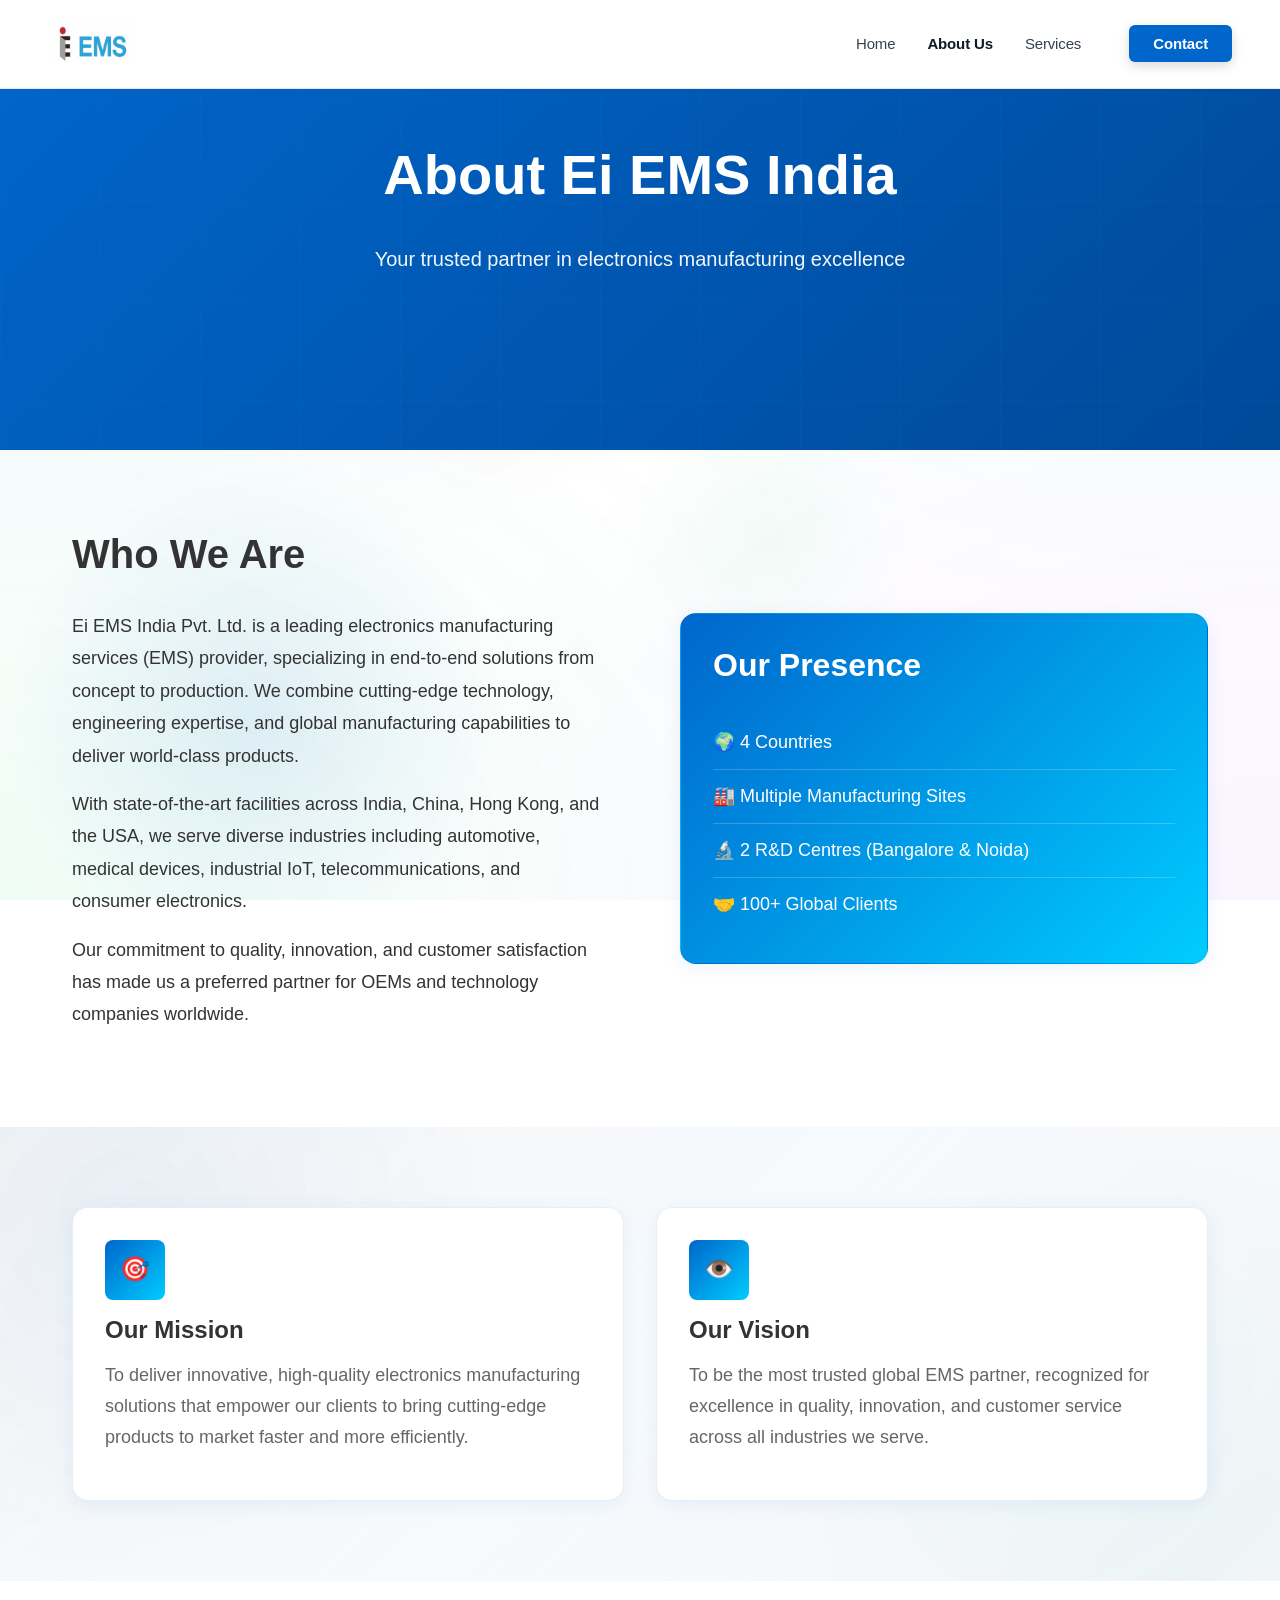
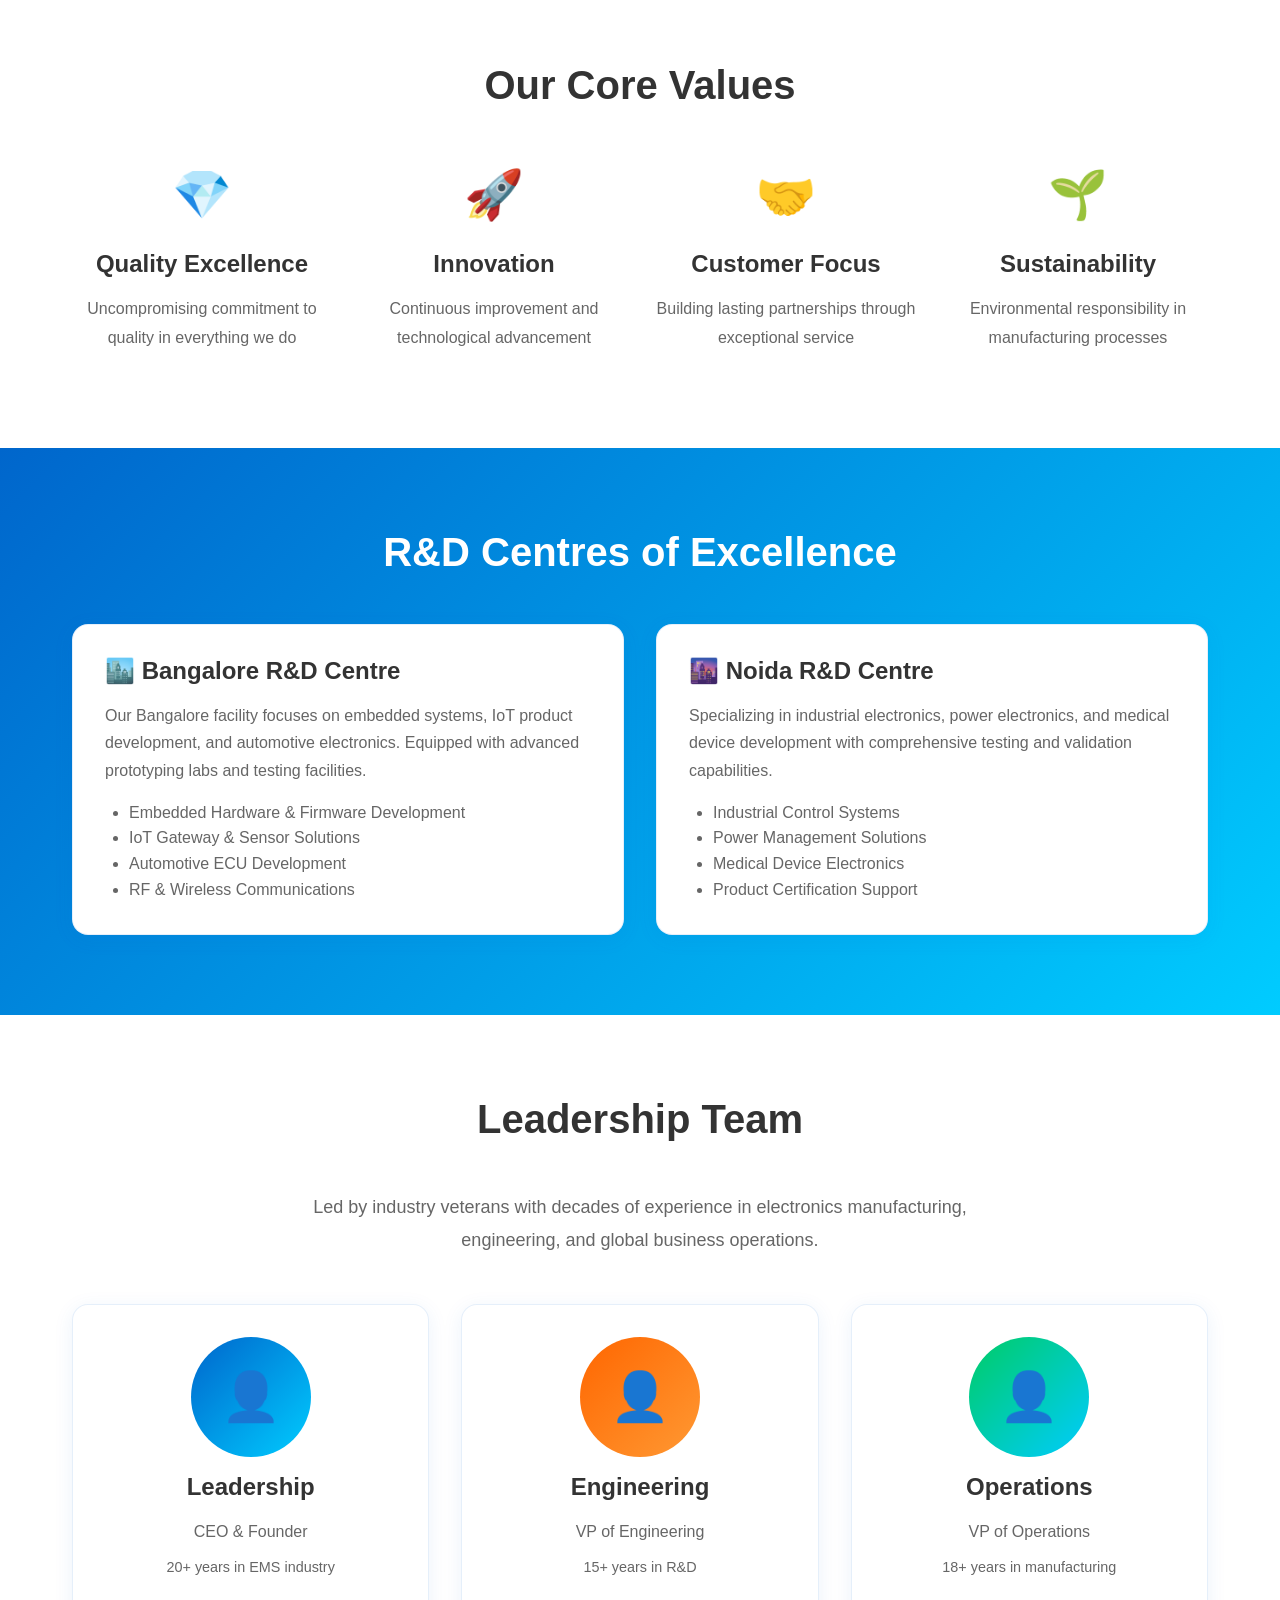
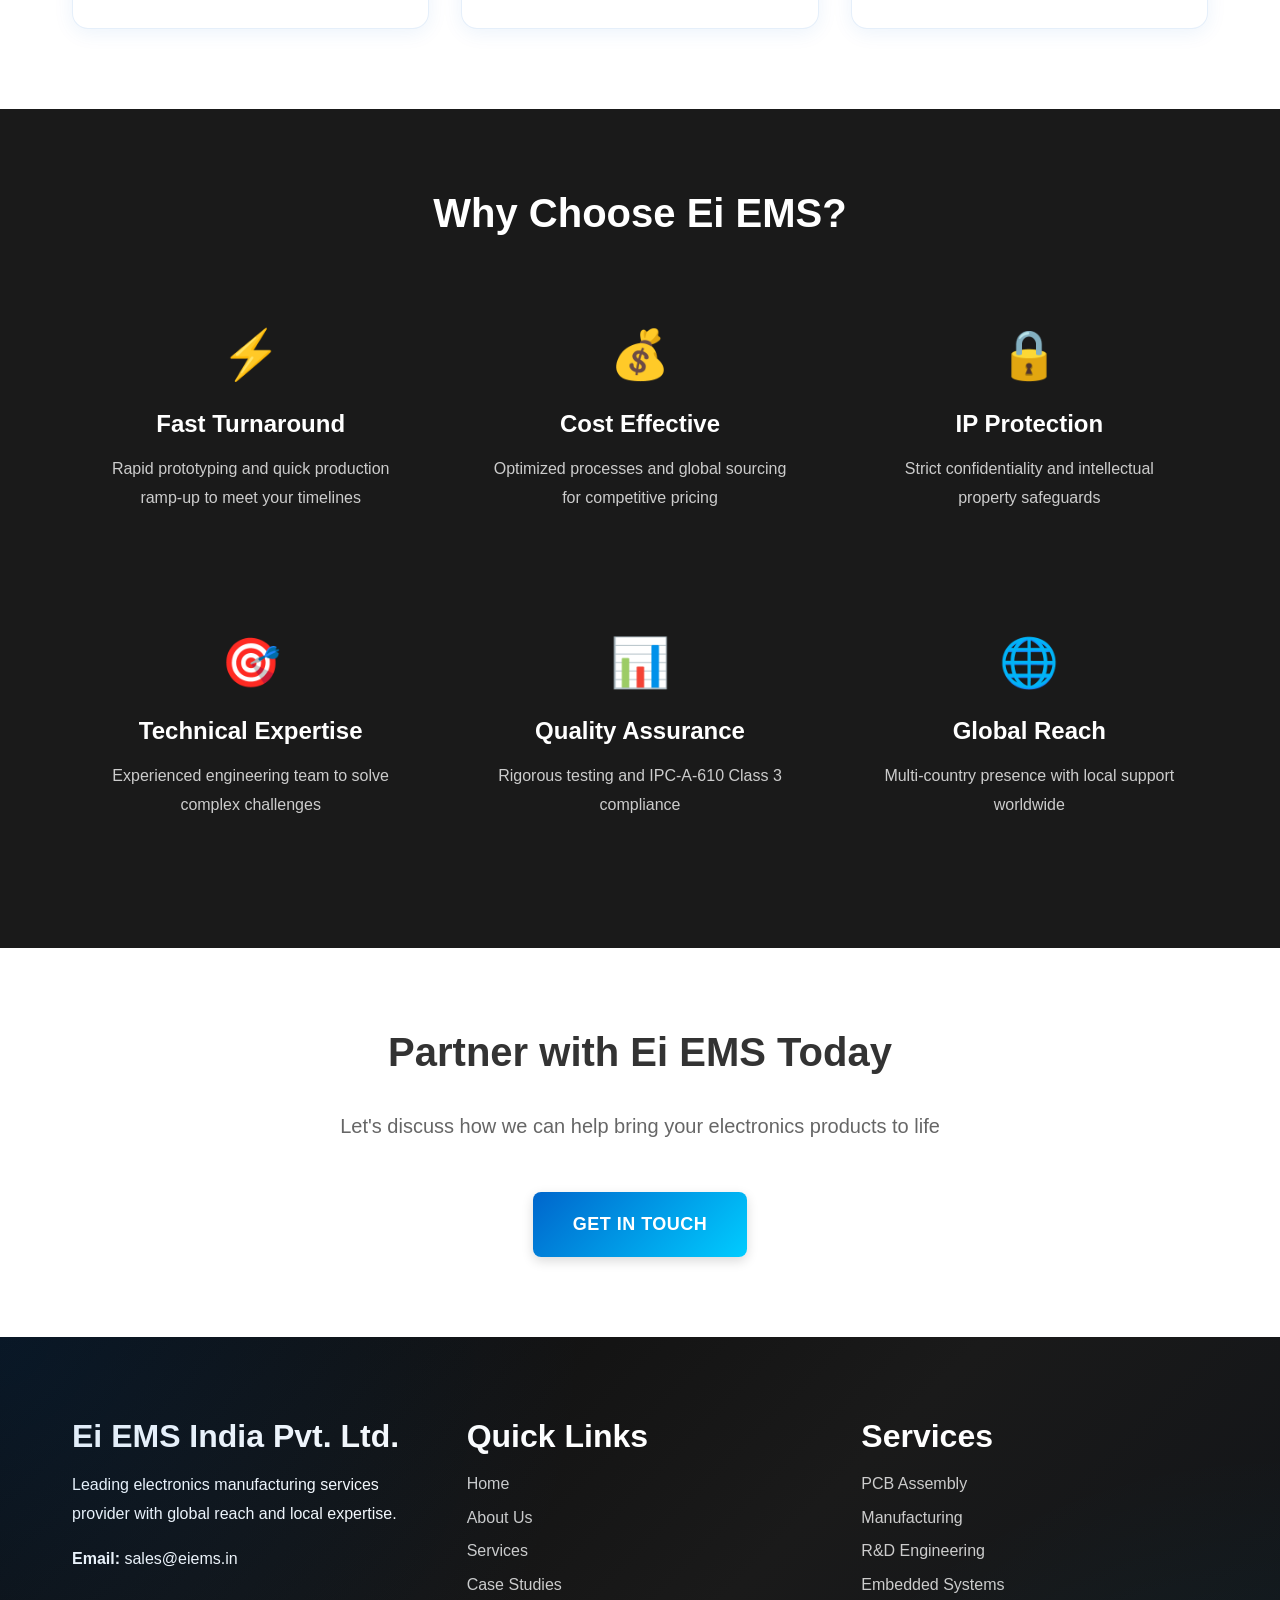
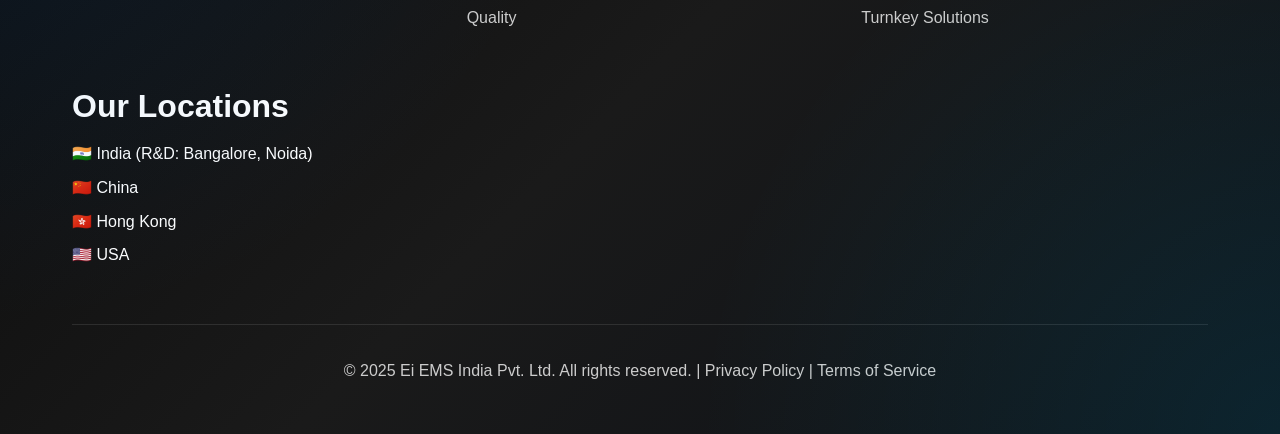
==== about.html @ 4aac4542 "code" ====
<!DOCTYPE html>
<html lang="en">
<head>
    <meta charset="UTF-8">
    <meta name="viewport" content="width=device-width, initial-scale=1.0">
    <meta name="description" content="About Ei EMS India - Leading electronics manufacturing company with R&D centres in Bangalore and Noida, serving global markets.">
    <title>About Us | Ei EMS India Pvt. Ltd.</title>
    <link rel="stylesheet" href="assets/css/style.css">

    <!-- Favicon & Icons -->
    <link rel="icon" type="image/png" sizes="32x32" href="assets/images/favicon-32.png">
    <link rel="icon" type="image/png" sizes="16x16" href="assets/images/favicon-16.png">
    <link rel="apple-touch-icon" sizes="180x180" href="assets/images/apple-touch-icon.png">

    <!-- Open Graph Meta Tags -->
    <meta property="og:title" content="About Us | Ei EMS India Pvt. Ltd.">
    <meta property="og:description" content="Leading electronics manufacturing company with R&D centres in Bangalore and Noida, serving global markets.">
    <meta property="og:image" content="assets/images/icon-512.png">
    <meta property="og:url" content="https://eiems.in/about.html">
    <meta property="og:type" content="website">
</head>
<body>

    <!-- Navigation -->
    <nav class="navbar" id="navbar">
        <div class="navbar-container">
            <a href="index.html" class="logo">
                <img src="assets/images/Logo.jpeg" alt="iEMS India">
            </a>
            <div class="mobile-menu-toggle" id="mobileMenuToggle">
                <span></span>
                <span></span>
                <span></span>
            </div>
            <ul class="nav-menu" id="navMenu">
                <li><a href="index.html" class="nav-link">Home</a></li>
                <li><a href="about.html" class="nav-link active">About Us</a></li>
                <li><a href="services.html" class="nav-link">Services</a></li>
                <li><a href="contact.html" class="nav-link btn-primary">Contact</a></li>
            </ul>
        </div>
    </nav>

    <!-- Page Header -->
    <section class="hero" style="min-height: 50vh;">
        <div class="container">
            <div class="hero-content text-center">
                <h1>About Ei EMS India</h1>
                <p>Your trusted partner in electronics manufacturing excellence</p>
            </div>
        </div>
    </section>

    <!-- Company Profile -->
    <section>
        <div class="container">
            <div class="grid grid-2" style="gap: var(--spacing-xl); align-items: center;">
                <div>
                    <h2 class="mb-md">Who We Are</h2>
                    <p style="font-size: 1.125rem; line-height: 1.8; margin-bottom: var(--spacing-sm);">
                        Ei EMS India Pvt. Ltd. is a leading electronics manufacturing services (EMS) provider, specializing in end-to-end solutions from concept to production. We combine cutting-edge technology, engineering expertise, and global manufacturing capabilities to deliver world-class products.
                    </p>
                    <p style="font-size: 1.125rem; line-height: 1.8; margin-bottom: var(--spacing-sm);">
                        With state-of-the-art facilities across India, China, Hong Kong, and the USA, we serve diverse industries including automotive, medical devices, industrial IoT, telecommunications, and consumer electronics.
                    </p>
                    <p style="font-size: 1.125rem; line-height: 1.8;">
                        Our commitment to quality, innovation, and customer satisfaction has made us a preferred partner for OEMs and technology companies worldwide.
                    </p>
                </div>
                <div>
                    <div class="card" style="background: var(--gradient-primary); color: var(--white);">
                        <h3 style="color: var(--white); margin-bottom: var(--spacing-md);">Our Presence</h3>
                        <ul style="list-style: none; padding: 0; font-size: 1.125rem;">
                            <li style="padding: 0.75rem 0; border-bottom: 1px solid rgba(255,255,255,0.2);">🌍 4 Countries</li>
                            <li style="padding: 0.75rem 0; border-bottom: 1px solid rgba(255,255,255,0.2);">🏭 Multiple Manufacturing Sites</li>
                            <li style="padding: 0.75rem 0; border-bottom: 1px solid rgba(255,255,255,0.2);">🔬 2 R&D Centres (Bangalore & Noida)</li>
                            <li style="padding: 0.75rem 0;">🤝 100+ Global Clients</li>
                        </ul>
                    </div>
                </div>
            </div>
        </div>
    </section>

    <!-- Mission & Vision -->
    <section class="section-light">
        <div class="container">
            <div class="grid grid-2">
                <div class="card">
                    <div class="card-icon">🎯</div>
                    <h3 class="card-title">Our Mission</h3>
                    <p class="card-text" style="font-size: 1.125rem;">
                        To deliver innovative, high-quality electronics manufacturing solutions that empower our clients to bring cutting-edge products to market faster and more efficiently.
                    </p>
                </div>
                <div class="card">
                    <div class="card-icon">👁️</div>
                    <h3 class="card-title">Our Vision</h3>
                    <p class="card-text" style="font-size: 1.125rem;">
                        To be the most trusted global EMS partner, recognized for excellence in quality, innovation, and customer service across all industries we serve.
                    </p>
                </div>
            </div>
        </div>
    </section>

    <!-- Core Values -->
    <section>
        <div class="container">
            <h2 class="text-center mb-lg">Our Core Values</h2>
            <div class="grid grid-4">
                <div class="text-center">
                    <div style="font-size: 3rem; margin-bottom: 1rem;">💎</div>
                    <h4>Quality Excellence</h4>
                    <p style="color: var(--gray-medium);">Uncompromising commitment to quality in everything we do</p>
                </div>
                <div class="text-center">
                    <div style="font-size: 3rem; margin-bottom: 1rem;">🚀</div>
                    <h4>Innovation</h4>
                    <p style="color: var(--gray-medium);">Continuous improvement and technological advancement</p>
                </div>
                <div class="text-center">
                    <div style="font-size: 3rem; margin-bottom: 1rem;">🤝</div>
                    <h4>Customer Focus</h4>
                    <p style="color: var(--gray-medium);">Building lasting partnerships through exceptional service</p>
                </div>
                <div class="text-center">
                    <div style="font-size: 3rem; margin-bottom: 1rem;">🌱</div>
                    <h4>Sustainability</h4>
                    <p style="color: var(--gray-medium);">Environmental responsibility in manufacturing processes</p>
                </div>
            </div>
        </div>
    </section>

    <!-- R&D Centres -->
    <section class="section-gradient">
        <div class="container">
            <h2 class="text-center mb-lg" style="color: var(--white);">R&D Centres of Excellence</h2>
            <div class="grid grid-2">
                <div class="card">
                    <h3 class="card-title">🏙️ Bangalore R&D Centre</h3>
                    <p class="card-text" style="margin-bottom: var(--spacing-sm);">
                        Our Bangalore facility focuses on embedded systems, IoT product development, and automotive electronics. Equipped with advanced prototyping labs and testing facilities.
                    </p>
                    <ul style="list-style: disc; padding-left: 1.5rem; color: var(--gray-medium);">
                        <li>Embedded Hardware & Firmware Development</li>
                        <li>IoT Gateway & Sensor Solutions</li>
                        <li>Automotive ECU Development</li>
                        <li>RF & Wireless Communications</li>
                    </ul>
                </div>
                <div class="card">
                    <h3 class="card-title">🌆 Noida R&D Centre</h3>
                    <p class="card-text" style="margin-bottom: var(--spacing-sm);">
                        Specializing in industrial electronics, power electronics, and medical device development with comprehensive testing and validation capabilities.
                    </p>
                    <ul style="list-style: disc; padding-left: 1.5rem; color: var(--gray-medium);">
                        <li>Industrial Control Systems</li>
                        <li>Power Management Solutions</li>
                        <li>Medical Device Electronics</li>
                        <li>Product Certification Support</li>
                    </ul>
                </div>
            </div>
        </div>
    </section>

    <!-- Leadership (Placeholder) -->
    <section>
        <div class="container">
            <h2 class="text-center mb-lg">Leadership Team</h2>
            <p class="text-center mb-lg" style="font-size: 1.125rem; color: var(--gray-medium); max-width: 700px; margin-left: auto; margin-right: auto;">
                Led by industry veterans with decades of experience in electronics manufacturing, engineering, and global business operations.
            </p>
            <div class="grid grid-3">
                <div class="card text-center">
                    <div style="width: 120px; height: 120px; background: var(--gradient-primary); border-radius: 50%; margin: 0 auto var(--spacing-sm); display: flex; align-items: center; justify-content: center; font-size: 3rem; color: var(--white);">👤</div>
                    <h4>Leadership</h4>
                    <p style="color: var(--gray-medium); margin-bottom: 0.5rem;">CEO & Founder</p>
                    <p style="color: var(--gray-medium); font-size: 0.9rem;">20+ years in EMS industry</p>
                </div>
                <div class="card text-center">
                    <div style="width: 120px; height: 120px; background: var(--gradient-accent); border-radius: 50%; margin: 0 auto var(--spacing-sm); display: flex; align-items: center; justify-content: center; font-size: 3rem; color: var(--white);">👤</div>
                    <h4>Engineering</h4>
                    <p style="color: var(--gray-medium); margin-bottom: 0.5rem;">VP of Engineering</p>
                    <p style="color: var(--gray-medium); font-size: 0.9rem;">15+ years in R&D</p>
                </div>
                <div class="card text-center">
                    <div style="width: 120px; height: 120px; background: linear-gradient(135deg, #00cc66 0%, #00ccff 100%); border-radius: 50%; margin: 0 auto var(--spacing-sm); display: flex; align-items: center; justify-content: center; font-size: 3rem; color: var(--white);">👤</div>
                    <h4>Operations</h4>
                    <p style="color: var(--gray-medium); margin-bottom: 0.5rem;">VP of Operations</p>
                    <p style="color: var(--gray-medium); font-size: 0.9rem;">18+ years in manufacturing</p>
                </div>
            </div>
        </div>
    </section>

    <!-- Why Choose Us -->
    <section class="section-dark">
        <div class="container">
            <h2 class="text-center mb-lg" style="color: var(--white);">Why Choose Ei EMS?</h2>
            <div class="grid grid-3">
                <div style="text-align: center; padding: var(--spacing-md);">
                    <div style="font-size: 3rem; margin-bottom: 1rem;">⚡</div>
                    <h4 style="color: var(--white); margin-bottom: 1rem;">Fast Turnaround</h4>
                    <p style="color: var(--gray-light);">Rapid prototyping and quick production ramp-up to meet your timelines</p>
                </div>
                <div style="text-align: center; padding: var(--spacing-md);">
                    <div style="font-size: 3rem; margin-bottom: 1rem;">💰</div>
                    <h4 style="color: var(--white); margin-bottom: 1rem;">Cost Effective</h4>
                    <p style="color: var(--gray-light);">Optimized processes and global sourcing for competitive pricing</p>
                </div>
                <div style="text-align: center; padding: var(--spacing-md);">
                    <div style="font-size: 3rem; margin-bottom: 1rem;">🔒</div>
                    <h4 style="color: var(--white); margin-bottom: 1rem;">IP Protection</h4>
                    <p style="color: var(--gray-light);">Strict confidentiality and intellectual property safeguards</p>
                </div>
                <div style="text-align: center; padding: var(--spacing-md);">
                    <div style="font-size: 3rem; margin-bottom: 1rem;">🎯</div>
                    <h4 style="color: var(--white); margin-bottom: 1rem;">Technical Expertise</h4>
                    <p style="color: var(--gray-light);">Experienced engineering team to solve complex challenges</p>
                </div>
                <div style="text-align: center; padding: var(--spacing-md);">
                    <div style="font-size: 3rem; margin-bottom: 1rem;">📊</div>
                    <h4 style="color: var(--white); margin-bottom: 1rem;">Quality Assurance</h4>
                    <p style="color: var(--gray-light);">Rigorous testing and IPC-A-610 Class 3 compliance</p>
                </div>
                <div style="text-align: center; padding: var(--spacing-md);">
                    <div style="font-size: 3rem; margin-bottom: 1rem;">🌐</div>
                    <h4 style="color: var(--white); margin-bottom: 1rem;">Global Reach</h4>
                    <p style="color: var(--gray-light);">Multi-country presence with local support worldwide</p>
                </div>
            </div>
        </div>
    </section>

    <!-- CTA Section -->
    <section>
        <div class="container text-center">
            <h2 class="mb-md">Partner with Ei EMS Today</h2>
            <p style="font-size: 1.25rem; margin-bottom: var(--spacing-lg); color: var(--gray-medium);">
                Let's discuss how we can help bring your electronics products to life
            </p>
            <a href="contact.html" class="btn btn-primary btn-large">Get in Touch</a>
        </div>
    </section>

    <!-- Footer -->
    <footer class="footer">
        <div class="container">
            <div class="footer-content">
                <div class="footer-section">
                    <h3>Ei EMS India Pvt. Ltd.</h3>
                    <p>Leading electronics manufacturing services provider with global reach and local expertise.</p>
                    <p style="margin-top: var(--spacing-sm);"><strong>Email:</strong> sales@eiems.in</p>
                </div>
                <div class="footer-section">
                    <h3>Quick Links</h3>
                    <ul>
                        <li><a href="index.html">Home</a></li>
                        <li><a href="about.html">About Us</a></li>
                        <li><a href="services.html">Services</a></li>
                        <li><a href="case-studies.html">Case Studies</a></li>
                        <li><a href="quality.html">Quality</a></li>
                    </ul>
                </div>
                <div class="footer-section">
                    <h3>Services</h3>
                    <ul>
                        <li><a href="services.html#pcb">PCB Assembly</a></li>
                        <li><a href="services.html#manufacturing">Manufacturing</a></li>
                        <li><a href="services.html#rnd">R&D Engineering</a></li>
                        <li><a href="services.html#embedded">Embedded Systems</a></li>
                        <li><a href="services.html#turnkey">Turnkey Solutions</a></li>
                    </ul>
                </div>
                <div class="footer-section">
                    <h3>Our Locations</h3>
                    <ul>
                        <li>🇮🇳 India (R&D: Bangalore, Noida)</li>
                        <li>🇨🇳 China</li>
                        <li>🇭🇰 Hong Kong</li>
                        <li>🇺🇸 USA</li>
                    </ul>
                </div>
            </div>
            <div class="footer-bottom">
                <p>&copy; 2025 Ei EMS India Pvt. Ltd. All rights reserved. | <a href="#">Privacy Policy</a> | <a href="#">Terms of Service</a></p>
            </div>
        </div>
    </footer>

    <script src="assets/js/main.js"></script>
</body>
</html>
---- assets/css/style.css ----
/**
 * Ei EMS India Pvt. Ltd. - Main Stylesheet
 * Professional Electronics Manufacturing Services Website
 * Modern, Colorful, High-Tech Design
 *
 * Color Scheme:
 * Primary Blue: #0066cc
 * Secondary Blue: #004999
 * Accent Orange: #ff6600
 * Tech Green: #00cc66
 * Dark Gray: #1a1a1a
 * Light Gray: #f5f5f5
 */

/* ========================================
   1. CSS VARIABLES & ROOT SETTINGS
   ======================================== */

:root {
    /* Primary Colors */
    --primary-blue: #0066cc;
    --primary-dark: #004999;
    --primary-light: #3399ff;

    /* Accent Colors */
    --accent-orange: #ff6600;
    --accent-green: #00cc66;
    --accent-purple: #9933ff;
    --accent-cyan: #00ccff;

    /* Neutral Colors - Light Theme */
    --dark-bg: #1a1a1a;
    --gray-dark: #333333;
    --gray-medium: #666666;
    --gray-light: #cccccc;
    --white: #ffffff;
    --light-bg: #f5f5f5;

    /* Dynamic Theme Colors */
    --bg-primary: #ffffff;
    --bg-secondary: #f5f5f5;
    --text-primary: #333333;
    --text-secondary: #666666;
    --border-color: #cccccc;
    --card-bg: #ffffff;
    --navbar-bg: rgba(255, 255, 255, 0.98);

    /* Gradients */
    --gradient-primary: linear-gradient(135deg, #0066cc 0%, #00ccff 100%);
    --gradient-accent: linear-gradient(135deg, #ff6600 0%, #ff9933 100%);
    --gradient-dark: linear-gradient(135deg, #1a1a1a 0%, #333333 100%);

    /* Typography */
    --font-primary: 'Segoe UI', 'Roboto', 'Arial', sans-serif;
    --font-heading: 'Helvetica Neue', 'Arial', sans-serif;

    /* Spacing */
    --spacing-xs: 0.5rem;
    --spacing-sm: 1rem;
    --spacing-md: 2rem;
    --spacing-lg: 3rem;
    --spacing-xl: 5rem;

    /* Border Radius */
    --radius-sm: 4px;
    --radius-md: 8px;
    --radius-lg: 16px;

    /* Shadows */
    --shadow-sm: 0 2px 4px rgba(0,0,0,0.1);
    --shadow-md: 0 4px 12px rgba(0,0,0,0.15);
    --shadow-lg: 0 8px 24px rgba(0,0,0,0.2);

    /* Transitions */
    --transition-fast: 0.2s ease;
    --transition-normal: 0.3s ease;
    --transition-slow: 0.5s ease;
}

/* Dark Theme Variables */
[data-theme="dark"] {
    --bg-primary: #0a0a0a;
    --bg-secondary: #1a1a1a;
    --text-primary: #e0e0e0;
    --text-secondary: #a0a0a0;
    --border-color: #333333;
    --card-bg: #1a1a1a;
    --navbar-bg: rgba(26, 26, 26, 0.98);

    --light-bg: #1a1a1a;
    --shadow-sm: 0 2px 4px rgba(0,0,0,0.3);
    --shadow-md: 0 4px 12px rgba(0,0,0,0.4);
    --shadow-lg: 0 8px 24px rgba(0,0,0,0.5);
}


/* ========================================
   2. RESET & BASE STYLES
   ======================================== */

* {
    margin: 0;
    padding: 0;
    box-sizing: border-box;
}

html {
    scroll-behavior: smooth;
    font-size: 16px;
}

body {
    font-family: var(--font-primary);
    line-height: 1.6;
    color: var(--text-primary);
    background: var(--bg-primary);
    overflow-x: hidden;
    transition: background 0.5s ease, color 0.3s ease;
    position: relative;
}

/* Stunning Animated Background */
body::before {
    content: '';
    position: fixed;
    top: 0;
    left: 0;
    width: 100%;
    height: 100%;
    background:
        radial-gradient(ellipse at 0% 0%, rgba(0, 102, 204, 0.08) 0%, transparent 50%),
        radial-gradient(ellipse at 100% 0%, rgba(0, 204, 255, 0.06) 0%, transparent 50%),
        radial-gradient(ellipse at 100% 100%, rgba(153, 51, 255, 0.05) 0%, transparent 50%),
        radial-gradient(ellipse at 0% 100%, rgba(0, 204, 102, 0.06) 0%, transparent 50%);
    z-index: -2;
    animation: backgroundPulse 20s ease-in-out infinite;
}

/* Floating Orbs Effect */
body::after {
    content: '';
    position: fixed;
    top: 0;
    left: 0;
    width: 100%;
    height: 100%;
    background:
        radial-gradient(circle at 20% 80%, rgba(0, 102, 204, 0.1) 0%, transparent 20%),
        radial-gradient(circle at 80% 20%, rgba(0, 204, 255, 0.08) 0%, transparent 20%),
        radial-gradient(circle at 40% 40%, rgba(255, 102, 0, 0.04) 0%, transparent 15%),
        radial-gradient(circle at 60% 60%, rgba(0, 204, 102, 0.05) 0%, transparent 15%);
    z-index: -1;
    animation: floatingOrbs 30s ease-in-out infinite alternate;
    pointer-events: none;
}

@keyframes backgroundPulse {
    0%, 100% {
        opacity: 1;
        transform: scale(1);
    }
    50% {
        opacity: 0.8;
        transform: scale(1.02);
    }
}

@keyframes floatingOrbs {
    0% {
        transform: translate(0, 0) rotate(0deg);
    }
    25% {
        transform: translate(2%, 3%) rotate(1deg);
    }
    50% {
        transform: translate(-1%, 2%) rotate(-1deg);
    }
    75% {
        transform: translate(1%, -2%) rotate(0.5deg);
    }
    100% {
        transform: translate(-2%, -1%) rotate(-0.5deg);
    }
}

/* Dark Mode Background */
[data-theme="dark"] body::before {
    background:
        radial-gradient(ellipse at 0% 0%, rgba(0, 102, 204, 0.15) 0%, transparent 50%),
        radial-gradient(ellipse at 100% 0%, rgba(0, 204, 255, 0.1) 0%, transparent 50%),
        radial-gradient(ellipse at 100% 100%, rgba(153, 51, 255, 0.12) 0%, transparent 50%),
        radial-gradient(ellipse at 0% 100%, rgba(0, 204, 102, 0.1) 0%, transparent 50%);
}

[data-theme="dark"] body::after {
    background:
        radial-gradient(circle at 20% 80%, rgba(0, 102, 204, 0.2) 0%, transparent 20%),
        radial-gradient(circle at 80% 20%, rgba(0, 204, 255, 0.15) 0%, transparent 20%),
        radial-gradient(circle at 40% 40%, rgba(255, 102, 0, 0.08) 0%, transparent 15%),
        radial-gradient(circle at 60% 60%, rgba(0, 204, 102, 0.1) 0%, transparent 15%);
}

img {
    max-width: 100%;
    height: auto;
    display: block;
}

a {
    text-decoration: none;
    color: inherit;
    transition: var(--transition-fast);
}

ul, ol {
    list-style: none;
}


/* ========================================
   3. TYPOGRAPHY
   ======================================== */

h1, h2, h3, h4, h5, h6 {
    font-family: var(--font-heading);
    font-weight: 700;
    line-height: 1.2;
    margin-bottom: var(--spacing-sm);
    color: var(--text-primary);
}

h1 {
    font-size: 3rem;
    margin-bottom: var(--spacing-md);
}

h2 {
    font-size: 2.5rem;
    margin-bottom: var(--spacing-md);
}

h3 {
    font-size: 2rem;
}

h4 {
    font-size: 1.5rem;
}

h5 {
    font-size: 1.25rem;
}

h6 {
    font-size: 1rem;
}

p {
    margin-bottom: var(--spacing-sm);
    line-height: 1.8;
}

.text-gradient {
    background: var(--gradient-primary);
    -webkit-background-clip: text;
    -webkit-text-fill-color: transparent;
    background-clip: text;
}


/* ========================================
   4. LAYOUT & CONTAINERS
   ======================================== */

.container {
    max-width: 1200px;
    margin: 0 auto;
    padding: 0 var(--spacing-md);
}

.container-wide {
    max-width: 1400px;
    margin: 0 auto;
    padding: 0 var(--spacing-md);
}

.container-full {
    width: 100%;
    padding: 0 var(--spacing-md);
}

section {
    padding: var(--spacing-xl) 0;
}

.section-dark {
    background-color: var(--dark-bg);
    color: var(--white);
}

.section-light {
    background: linear-gradient(135deg, var(--bg-secondary) 0%, rgba(0, 102, 204, 0.03) 50%, var(--bg-secondary) 100%);
    position: relative;
}

.section-light::before {
    content: '';
    position: absolute;
    top: 0;
    left: 0;
    width: 100%;
    height: 100%;
    background:
        radial-gradient(circle at 10% 20%, rgba(0, 102, 204, 0.05) 0%, transparent 30%),
        radial-gradient(circle at 90% 80%, rgba(0, 204, 255, 0.04) 0%, transparent 30%);
    pointer-events: none;
}

.section-gradient {
    background: var(--gradient-primary);
    color: var(--white);
}


/* ========================================
   5. NAVIGATION - PREMIUM MODERN DESIGN
   ======================================== */

.navbar {
    position: fixed;
    top: 0;
    left: 0;
    width: 100%;
    background: #ffffff;
    border-bottom: 1px solid #e5e7eb;
    z-index: 1000;
    transition: all 0.3s cubic-bezier(0.4, 0, 0.2, 1);
}

/* Scrolled state - subtle shadow */
.navbar.scrolled {
    background: #ffffff;
    border-bottom: 1px solid #e5e7eb;
    box-shadow: 0 1px 3px rgba(0, 0, 0, 0.05);
}

/* Dark theme navbar - clean dark design */
[data-theme="dark"] .navbar {
    background: #0a0a0a;
    border-bottom: 1px solid #1f1f1f;
}

[data-theme="dark"] .navbar.scrolled {
    background: #0a0a0a;
    border-bottom: 1px solid #1f1f1f;
    box-shadow: 0 1px 3px rgba(0, 0, 0, 0.3);
}

/* Theme Toggle Button */
.theme-toggle {
    background: var(--gradient-primary);
    border: none;
    border-radius: 50px;
    width: 50px;
    height: 50px;
    cursor: pointer;
    display: flex;
    align-items: center;
    justify-content: center;
    font-size: 1.5rem;
    transition: all 0.3s ease;
    box-shadow: var(--shadow-md);
    position: fixed;
    bottom: 30px;
    right: 30px;
    z-index: 999;
}

.theme-toggle:hover {
    transform: scale(1.1) rotate(15deg);
    box-shadow: var(--shadow-lg);
}

.navbar.scrolled {
    box-shadow: var(--shadow-md);
}

.navbar-container {
    display: flex;
    justify-content: space-between;
    align-items: center;
    padding: 1.25rem 3rem;
    max-width: 1440px;
    margin: 0 auto;
    transition: padding 0.3s cubic-bezier(0.4, 0, 0.2, 1);
}

/* Responsive container padding */
@media (max-width: 1200px) {
    .navbar-container {
        padding: 1.25rem 2rem;
    }
}

@media (max-width: 968px) {
    .navbar-container {
        padding: 1rem 1.5rem;
    }
}

@media (max-width: 768px) {
    .navbar-container {
        padding: 1rem 1.25rem;
    }
}

.logo {
    display: flex;
    align-items: center;
    height: 48px;
    padding: 0;
    transition: opacity 0.2s ease;
}

.logo:hover {
    opacity: 0.8;
}

.logo img {
    height: 100%;
    width: auto;
    max-width: 200px;
    object-fit: contain;
}

/* Dark mode - logo is already visible with white background */
[data-theme="dark"] .logo img {
    /* Logo with white background is naturally visible in dark mode */
}

/* Responsive logo sizing */
@media (max-width: 768px) {
    .logo {
        height: 50px;
    }

    .logo img {
        max-width: 180px;
    }
}

@media (max-width: 480px) {
    .logo {
        height: 44px;
    }

    .logo img {
        max-width: 150px;
    }
}

.nav-menu {
    display: flex;
    gap: 2rem;
    align-items: center;
}

.nav-link {
    position: relative;
    color: #374151;
    font-weight: 500;
    font-size: 0.9375rem;
    padding: 0.5rem 0;
    transition: color 0.2s ease;
    letter-spacing: -0.01em;
}

.nav-link:hover {
    color: #111827;
}

.nav-link.active {
    color: #111827;
    font-weight: 600;
}

/* Premium Contact Button in Navbar */
.nav-link.btn-primary {
    background: #0066cc;
    color: #ffffff !important;
    padding: 0.625rem 1.5rem;
    border-radius: 6px;
    font-weight: 600;
    font-size: 0.9375rem;
    letter-spacing: -0.01em;
    transition: all 0.2s ease;
    margin-left: 1rem;
}

.nav-link.btn-primary:hover {
    background: #0052a3;
    transform: translateY(-1px);
}

.nav-link.btn-primary.active {
    color: #ffffff !important;
    background: #0066cc;
}

/* Dark mode nav links */
[data-theme="dark"] .nav-link {
    color: #9ca3af;
}

[data-theme="dark"] .nav-link:hover {
    color: #ffffff;
}

[data-theme="dark"] .nav-link.active {
    color: #ffffff;
    font-weight: 600;
}

[data-theme="dark"] .nav-link.btn-primary {
    background: #0077ff;
    color: #ffffff !important;
}

[data-theme="dark"] .nav-link.btn-primary:hover {
    background: #0088ff;
}

.mobile-menu-toggle {
    display: none;
    flex-direction: column;
    gap: 5px;
    cursor: pointer;
    padding: 0.5rem;
    background: transparent;
    border: none;
    position: relative;
    z-index: 1001;
}

.mobile-menu-toggle span {
    width: 24px;
    height: 2px;
    background-color: #1f2937;
    border-radius: 2px;
    transition: all 0.3s cubic-bezier(0.4, 0, 0.2, 1);
}

[data-theme="dark"] .mobile-menu-toggle span {
    background-color: #e5e7eb;
}

.mobile-menu-toggle.active span:nth-child(1) {
    transform: rotate(45deg) translate(5px, 5px);
}

.mobile-menu-toggle.active span:nth-child(2) {
    opacity: 0;
}

.mobile-menu-toggle.active span:nth-child(3) {
    transform: rotate(-45deg) translate(7px, -7px);
}


/* ========================================
   6. BUTTONS
   ======================================== */

.btn {
    display: inline-block;
    padding: 0.875rem 2rem;
    font-size: 1rem;
    font-weight: 600;
    text-align: center;
    border: none;
    border-radius: var(--radius-md);
    cursor: pointer;
    transition: var(--transition-normal);
    text-transform: uppercase;
    letter-spacing: 0.5px;
}

.btn-primary {
    background: var(--gradient-primary);
    color: var(--white);
    box-shadow: var(--shadow-md);
}

.btn-primary:hover {
    transform: translateY(-2px);
    box-shadow: var(--shadow-lg);
}

.btn-secondary {
    background: var(--gradient-accent);
    color: var(--white);
    box-shadow: var(--shadow-md);
}

.btn-secondary:hover {
    transform: translateY(-2px);
    box-shadow: var(--shadow-lg);
}

.btn-outline {
    background: transparent;
    border: 2px solid var(--primary-blue);
    color: var(--primary-blue);
}

.btn-outline:hover {
    background: var(--primary-blue);
    color: var(--white);
}

.btn-white {
    background: var(--white);
    color: var(--primary-blue);
    box-shadow: var(--shadow-md);
}

.btn-white:hover {
    transform: translateY(-2px);
    box-shadow: var(--shadow-lg);
}

.btn-large {
    padding: 1.125rem 2.5rem;
    font-size: 1.125rem;
}


/* ========================================
   7. HERO SECTION
   ======================================== */

.hero {
    min-height: 100vh;
    display: flex;
    align-items: center;
    background: linear-gradient(135deg, #0066cc 0%, #004999 50%, #00ccff 100%);
    color: var(--white);
    padding-top: 80px;
    position: relative;
    overflow: hidden;
}

.hero::before {
    content: '';
    position: absolute;
    top: 0;
    left: 0;
    width: 100%;
    height: 100%;
    background: url('data:image/svg+xml,<svg width="100" height="100" xmlns="http://www.w3.org/2000/svg"><defs><pattern id="grid" width="100" height="100" patternUnits="userSpaceOnUse"><path d="M 100 0 L 0 0 0 100" fill="none" stroke="rgba(255,255,255,0.1)" stroke-width="1"/></pattern></defs><rect width="100" height="100" fill="url(%23grid)"/></svg>');
    opacity: 0.3;
}

.hero-content {
    position: relative;
    z-index: 1;
}

.hero h1 {
    font-size: 3.5rem;
    color: var(--white);
    margin-bottom: var(--spacing-md);
    animation: fadeInUp 0.8s ease;
}

.hero p {
    font-size: 1.25rem;
    margin-bottom: var(--spacing-md);
    opacity: 0.95;
    animation: fadeInUp 1s ease;
}

.hero-buttons {
    display: flex;
    gap: var(--spacing-sm);
    flex-wrap: wrap;
    animation: fadeInUp 1.2s ease;
}

@keyframes fadeInUp {
    from {
        opacity: 0;
        transform: translateY(30px);
    }
    to {
        opacity: 1;
        transform: translateY(0);
    }
}


/* ========================================
   8. CARDS
   ======================================== */

.card {
    background: var(--card-bg);
    border-radius: var(--radius-lg);
    padding: var(--spacing-md);
    box-shadow: 0 4px 20px rgba(0, 102, 204, 0.08);
    transition: all 0.4s cubic-bezier(0.175, 0.885, 0.32, 1.275);
    height: 100%;
    border: 1px solid rgba(0, 102, 204, 0.1);
    position: relative;
    overflow: hidden;
    backdrop-filter: blur(10px);
}

.card::before {
    content: '';
    position: absolute;
    top: 0;
    left: 0;
    width: 100%;
    height: 100%;
    background: linear-gradient(135deg, rgba(0, 102, 204, 0.02) 0%, transparent 50%, rgba(0, 204, 255, 0.02) 100%);
    opacity: 0;
    transition: opacity 0.4s ease;
    pointer-events: none;
    z-index: 0;
}

.card:hover::before {
    opacity: 1;
}

.card:hover {
    transform: translateY(-8px) scale(1.02);
    box-shadow:
        0 20px 40px rgba(0, 102, 204, 0.15),
        0 0 0 1px rgba(0, 102, 204, 0.1);
    border-color: rgba(0, 102, 204, 0.2);
}

/* Glassmorphism effect for cards in dark mode */
[data-theme="dark"] .card {
    background: rgba(26, 26, 26, 0.8);
    border: 1px solid rgba(0, 102, 204, 0.2);
    box-shadow: 0 4px 20px rgba(0, 0, 0, 0.3);
}

[data-theme="dark"] .card:hover {
    box-shadow:
        0 20px 40px rgba(0, 102, 204, 0.2),
        0 0 30px rgba(0, 204, 255, 0.1);
    border-color: rgba(0, 204, 255, 0.3);
}

.card-icon {
    width: 60px;
    height: 60px;
    background: var(--gradient-primary);
    border-radius: var(--radius-md);
    display: flex;
    align-items: center;
    justify-content: center;
    margin-bottom: var(--spacing-sm);
    font-size: 1.5rem;
    color: var(--white);
    position: relative;
    z-index: 1;
}

.card-title {
    font-size: 1.5rem;
    margin-bottom: var(--spacing-sm);
    color: var(--text-primary);
    position: relative;
    z-index: 1;
}

.card-text {
    color: var(--text-secondary);
    line-height: 1.7;
    position: relative;
    z-index: 1;
}

/* Ensure card links and buttons are clickable */
.card a,
.card .btn {
    position: relative;
    z-index: 2;
    pointer-events: auto;
}


/* ========================================
   9. GRID SYSTEM
   ======================================== */

.grid {
    display: grid;
    gap: var(--spacing-md);
}

.grid-2 {
    grid-template-columns: repeat(2, 1fr);
}

.grid-3 {
    grid-template-columns: repeat(3, 1fr);
}

.grid-4 {
    grid-template-columns: repeat(4, 1fr);
}


/* ========================================
   10. FOOTER
   ======================================== */

.footer {
    background: linear-gradient(135deg, #0a0a0a 0%, #1a1a1a 50%, #0d1117 100%);
    color: var(--white);
    padding: var(--spacing-xl) 0 var(--spacing-md);
    position: relative;
    overflow: hidden;
}

.footer::before {
    content: '';
    position: absolute;
    top: 0;
    left: 0;
    width: 100%;
    height: 100%;
    background:
        radial-gradient(circle at 0% 0%, rgba(0, 102, 204, 0.15) 0%, transparent 40%),
        radial-gradient(circle at 100% 100%, rgba(0, 204, 255, 0.1) 0%, transparent 40%);
    pointer-events: none;
}

.footer-content {
    display: grid;
    grid-template-columns: repeat(auto-fit, minmax(250px, 1fr));
    gap: var(--spacing-lg);
    margin-bottom: var(--spacing-lg);
}

.footer-section h3 {
    color: var(--white);
    margin-bottom: var(--spacing-sm);
}

.footer-section ul li {
    margin-bottom: 0.5rem;
}

.footer-section a {
    color: var(--gray-light);
    transition: var(--transition-fast);
}

.footer-section a:hover {
    color: var(--primary-light);
}

.footer-bottom {
    border-top: 1px solid rgba(255, 255, 255, 0.1);
    padding-top: var(--spacing-md);
    text-align: center;
    color: var(--gray-light);
}


/* ========================================
   11. FORMS
   ======================================== */

.form-group {
    margin-bottom: var(--spacing-md);
}

.form-label {
    display: block;
    margin-bottom: 0.5rem;
    font-weight: 600;
    color: var(--text-primary);
}

.form-input,
.form-textarea,
.form-select {
    width: 100%;
    padding: 0.875rem 1rem;
    border: 2px solid var(--border-color);
    border-radius: var(--radius-md);
    font-size: 1rem;
    font-family: var(--font-primary);
    background-color: var(--card-bg);
    color: var(--text-primary);
    transition: var(--transition-fast);
    position: relative;
    z-index: 10;
}

/* Ensure form elements are clickable inside cards */
.form-group {
    position: relative;
    z-index: 10;
}

form {
    position: relative;
    z-index: 10;
}

form button {
    position: relative;
    z-index: 10;
}

.form-input:focus,
.form-textarea:focus,
.form-select:focus {
    outline: none;
    border-color: var(--primary-blue);
    box-shadow: 0 0 0 3px rgba(0, 102, 204, 0.1);
}

.form-textarea {
    min-height: 150px;
    resize: vertical;
}


/* ========================================
   12. UTILITY CLASSES
   ======================================== */

.text-center { text-align: center; }
.text-left { text-align: left; }
.text-right { text-align: right; }

.mb-sm { margin-bottom: var(--spacing-sm); }
.mb-md { margin-bottom: var(--spacing-md); }
.mb-lg { margin-bottom: var(--spacing-lg); }
.mb-xl { margin-bottom: var(--spacing-xl); }

.mt-sm { margin-top: var(--spacing-sm); }
.mt-md { margin-top: var(--spacing-md); }
.mt-lg { margin-top: var(--spacing-lg); }
.mt-xl { margin-top: var(--spacing-xl); }

.hidden { display: none; }
.visible { display: block; }

.color-primary { color: var(--primary-blue); }
.color-accent { color: var(--accent-orange); }
.color-white { color: var(--white); }

.bg-primary { background-color: var(--primary-blue); }
.bg-dark { background-color: var(--dark-bg); }
.bg-light { background-color: var(--light-bg); }


/* ========================================
   13. RESPONSIVE DESIGN
   ======================================== */

/* Tablet */
@media (max-width: 968px) {
    html {
        font-size: 15px;
    }

    h1 { font-size: 2.5rem; }
    h2 { font-size: 2rem; }

    .hero h1 { font-size: 2.75rem; }

    .grid-3,
    .grid-4 {
        grid-template-columns: repeat(2, 1fr);
    }

    .nav-menu {
        gap: var(--spacing-sm);
    }
}

/* Mobile */
@media (max-width: 768px) {
    html {
        font-size: 14px;
    }

    section {
        padding: var(--spacing-lg) 0;
    }

    .container,
    .container-wide {
        padding: 0 var(--spacing-sm);
    }

    h1 { font-size: 2rem; }
    h2 { font-size: 1.75rem; }
    h3 { font-size: 1.5rem; }

    .hero {
        min-height: 80vh;
    }

    .hero h1 {
        font-size: 2rem;
    }

    .hero p {
        font-size: 1rem;
    }

    .hero-buttons {
        flex-direction: column;
    }

    .btn {
        width: 100%;
        text-align: center;
    }

    .grid-2,
    .grid-3,
    .grid-4 {
        grid-template-columns: 1fr;
    }

    .mobile-menu-toggle {
        display: flex;
    }

    .nav-menu {
        position: fixed;
        top: 77px;
        left: -100%;
        width: 100%;
        height: calc(100vh - 77px);
        background: #ffffff;
        flex-direction: column;
        padding: 2rem;
        box-shadow: 0 4px 12px rgba(0, 0, 0, 0.08);
        transition: left 0.3s cubic-bezier(0.4, 0, 0.2, 1);
        gap: 1rem;
        overflow-y: auto;
        align-items: flex-start;
    }

    [data-theme="dark"] .nav-menu {
        background: #0a0a0a;
        box-shadow: 0 4px 12px rgba(0, 0, 0, 0.5);
    }

    .nav-menu.active {
        left: 0;
    }

    .nav-link {
        width: 100%;
        padding: 0.75rem 0;
        text-align: left;
        font-size: 1.0625rem;
    }

    .nav-link.btn-primary {
        text-align: center;
        margin-top: 1rem;
        margin-left: 0;
        width: 100%;
    }
}

/* Small Mobile */
@media (max-width: 480px) {
    html {
        font-size: 13px;
    }

    .hero h1 {
        font-size: 1.75rem;
    }

    .card-icon {
        width: 50px;
        height: 50px;
    }

    .theme-toggle {
        width: 45px;
        height: 45px;
        bottom: 20px;
        right: 20px;
    }
}


/* ========================================
   14. ADVANCED ANIMATIONS
   ======================================== */

/* Floating Animation */
@keyframes float {
    0%, 100% {
        transform: translateY(0px);
    }
    50% {
        transform: translateY(-20px);
    }
}

.animate-float {
    animation: float 3s ease-in-out infinite;
}

/* Pulse Animation */
@keyframes pulse {
    0%, 100% {
        transform: scale(1);
    }
    50% {
        transform: scale(1.05);
    }
}

.animate-pulse {
    animation: pulse 2s ease-in-out infinite;
}

/* Slide In From Left */
@keyframes slideInLeft {
    from {
        opacity: 0;
        transform: translateX(-50px);
    }
    to {
        opacity: 1;
        transform: translateX(0);
    }
}

.animate-slide-left {
    animation: slideInLeft 0.8s ease;
}

/* Slide In From Right */
@keyframes slideInRight {
    from {
        opacity: 0;
        transform: translateX(50px);
    }
    to {
        opacity: 1;
        transform: translateX(0);
    }
}

.animate-slide-right {
    animation: slideInRight 0.8s ease;
}

/* Zoom In */
@keyframes zoomIn {
    from {
        opacity: 0;
        transform: scale(0.8);
    }
    to {
        opacity: 1;
        transform: scale(1);
    }
}

.animate-zoom {
    animation: zoomIn 0.6s ease;
}

/* Fade In */
@keyframes fadeIn {
    from {
        opacity: 0;
    }
    to {
        opacity: 1;
    }
}

.animate-fade {
    animation: fadeIn 1s ease;
}

/* Glow Effect */
@keyframes glow {
    0%, 100% {
        box-shadow: 0 0 5px rgba(0, 102, 204, 0.5),
                    0 0 10px rgba(0, 102, 204, 0.3);
    }
    50% {
        box-shadow: 0 0 20px rgba(0, 102, 204, 0.8),
                    0 0 30px rgba(0, 102, 204, 0.5),
                    0 0 40px rgba(0, 102, 204, 0.3);
    }
}

.animate-glow {
    animation: glow 2s ease-in-out infinite;
}

/* Gradient Animation */
@keyframes gradientShift {
    0% {
        background-position: 0% 50%;
    }
    50% {
        background-position: 100% 50%;
    }
    100% {
        background-position: 0% 50%;
    }
}

.animate-gradient {
    background-size: 200% 200%;
    animation: gradientShift 5s ease infinite;
}

/* Bounce Animation */
@keyframes bounce {
    0%, 20%, 50%, 80%, 100% {
        transform: translateY(0);
    }
    40% {
        transform: translateY(-15px);
    }
    60% {
        transform: translateY(-7px);
    }
}

.animate-bounce {
    animation: bounce 2s infinite;
}

/* Rotate Animation */
@keyframes rotate {
    from {
        transform: rotate(0deg);
    }
    to {
        transform: rotate(360deg);
    }
}

.animate-rotate {
    animation: rotate 20s linear infinite;
}

/* Hero Background Animation */
.hero {
    background: linear-gradient(135deg, #0066cc 0%, #004999 25%, #0066cc 50%, #00ccff 75%, #0066cc 100%);
    background-size: 400% 400%;
    animation: gradientShift 15s ease infinite;
}

/* Hero Image Slideshow */
.hero-slideshow {
    position: absolute;
    top: 0;
    left: 0;
    width: 100%;
    height: 100%;
    z-index: 0;
}

.hero-slideshow .slide {
    position: absolute;
    top: 0;
    left: 0;
    width: 100%;
    height: 100%;
    background-size: cover;
    background-position: center;
    opacity: 0;
    animation: heroSlideshow 15s infinite;
    transform: scale(1.1);
}

.hero-slideshow .slide:nth-child(1) {
    animation-delay: 0s;
    opacity: 1;
}

.hero-slideshow .slide:nth-child(2) {
    animation-delay: 5s;
}

.hero-slideshow .slide:nth-child(3) {
    animation-delay: 10s;
}

@keyframes heroSlideshow {
    0% {
        opacity: 1;
        transform: scale(1.1);
    }
    30% {
        opacity: 1;
        transform: scale(1);
    }
    33% {
        opacity: 0;
        transform: scale(1);
    }
    100% {
        opacity: 0;
        transform: scale(1.1);
    }
}

/* Hero Overlay for text readability */
.hero-overlay {
    position: absolute;
    top: 0;
    left: 0;
    width: 100%;
    height: 100%;
    background: linear-gradient(135deg, rgba(0, 102, 204, 0.85) 0%, rgba(0, 73, 153, 0.9) 50%, rgba(0, 204, 255, 0.8) 100%);
    z-index: 1;
}

/* Scroll Reveal Classes */
.scroll-reveal {
    opacity: 0;
    transform: translateY(50px);
    transition: opacity 0.8s ease, transform 0.8s ease;
}

.scroll-reveal.revealed {
    opacity: 1;
    transform: translateY(0);
}

/* Counter Animation */
@keyframes countUp {
    from {
        opacity: 0;
        transform: translateY(20px);
    }
    to {
        opacity: 1;
        transform: translateY(0);
    }
}

.stat-number {
    animation: countUp 1s ease;
}

/* Card Tilt Effect */
.card-tilt {
    transition: transform 0.3s ease;
}

.card-tilt:hover {
    transform: perspective(1000px) rotateX(5deg) rotateY(5deg) scale(1.02);
}

/* Loading Spinner */
@keyframes spin {
    0% {
        transform: rotate(0deg);
    }
    100% {
        transform: rotate(360deg);
    }
}

.loading-spinner {
    border: 4px solid rgba(0, 102, 204, 0.1);
    border-top: 4px solid var(--primary-blue);
    border-radius: 50%;
    width: 40px;
    height: 40px;
    animation: spin 1s linear infinite;
}

/* Text Shimmer Effect */
@keyframes shimmer {
    0% {
        background-position: -1000px 0;
    }
    100% {
        background-position: 1000px 0;
    }
}

.text-shimmer {
    background: linear-gradient(90deg,
        var(--primary-blue) 0%,
        var(--accent-cyan) 50%,
        var(--primary-blue) 100%);
    background-size: 1000px 100%;
    -webkit-background-clip: text;
    -webkit-text-fill-color: transparent;
    background-clip: text;
    animation: shimmer 3s linear infinite;
}

/* Fade-in animation for IntersectionObserver */
.fade-in-element {
    opacity: 0;
    transform: translateY(30px);
    transition: opacity 0.6s ease, transform 0.6s ease;
}

.fade-in-element.fade-in-visible {
    opacity: 1;
    transform: translateY(0);
}

/* Staggered animation delays for cards */
.card:nth-child(1) { transition-delay: 0s; }
.card:nth-child(2) { transition-delay: 0.1s; }
.card:nth-child(3) { transition-delay: 0.2s; }
.card:nth-child(4) { transition-delay: 0.3s; }
.card:nth-child(5) { transition-delay: 0.4s; }
.card:nth-child(6) { transition-delay: 0.5s; }
.card:nth-child(7) { transition-delay: 0.6s; }
.card:nth-child(8) { transition-delay: 0.7s; }

/* Calendly container responsive styles */
.calendly-container {
    background: var(--card-bg);
    border-radius: var(--radius-lg);
    padding: var(--spacing-sm);
}

@media (max-width: 768px) {
    .calendly-inline-widget {
        height: 800px !important;
    }
}


/* ========================================
   15. FAQ ACCORDION
   ======================================== */

.faq-container {
    max-width: 900px;
    margin: 0 auto;
}

.faq-item {
    background: var(--card-bg);
    border-radius: var(--radius-md);
    margin-bottom: 1rem;
    border: 1px solid var(--border-color);
    overflow: hidden;
    transition: all 0.3s ease;
}

.faq-item:hover {
    border-color: rgba(0, 102, 204, 0.3);
    box-shadow: 0 4px 12px rgba(0, 102, 204, 0.1);
}

.faq-question {
    display: flex;
    justify-content: space-between;
    align-items: center;
    padding: 1.25rem;
    cursor: pointer;
    transition: background 0.3s ease;
    user-select: none;
}

.faq-question:hover {
    background: var(--bg-secondary);
}

.faq-question h4 {
    margin: 0;
    color: var(--primary-blue);
    font-size: 1.1rem;
    font-weight: 600;
    flex: 1;
    padding-right: 1rem;
}

.faq-icon {
    font-size: 1.5rem;
    font-weight: 300;
    color: var(--primary-blue);
    transition: transform 0.3s ease;
    flex-shrink: 0;
    width: 24px;
    text-align: center;
}

.faq-answer {
    max-height: 0;
    overflow: hidden;
    transition: max-height 0.4s ease, padding 0.3s ease;
}

.faq-answer p {
    padding: 0 1.25rem 1.25rem;
    margin: 0;
    color: var(--text-secondary);
    line-height: 1.7;
}

/* Active state */
.faq-item.active {
    border-color: var(--primary-blue);
    box-shadow: 0 4px 16px rgba(0, 102, 204, 0.15);
}

.faq-item.active .faq-icon {
    transform: rotate(45deg);
}

.faq-item.active .faq-answer {
    max-height: 500px;
}

.faq-item.active .faq-question {
    background: rgba(0, 102, 204, 0.05);
}

/* Dark mode support */
[data-theme="dark"] .faq-item {
    background: rgba(26, 26, 26, 0.8);
    border-color: rgba(255, 255, 255, 0.1);
}

[data-theme="dark"] .faq-item:hover {
    border-color: rgba(0, 204, 255, 0.3);
}

[data-theme="dark"] .faq-item.active {
    border-color: var(--accent-cyan);
    box-shadow: 0 4px 16px rgba(0, 204, 255, 0.15);
}

[data-theme="dark"] .faq-question h4 {
    color: var(--accent-cyan);
}

[data-theme="dark"] .faq-icon {
    color: var(--accent-cyan);
}

[data-theme="dark"] .faq-item.active .faq-question {
    background: rgba(0, 204, 255, 0.05);
}

/* Mobile responsive */
@media (max-width: 768px) {
    .faq-question {
        padding: 1rem;
    }

    .faq-question h4 {
        font-size: 1rem;
    }

    .faq-answer p {
        padding: 0 1rem 1rem;
        font-size: 0.9rem;
    }
}
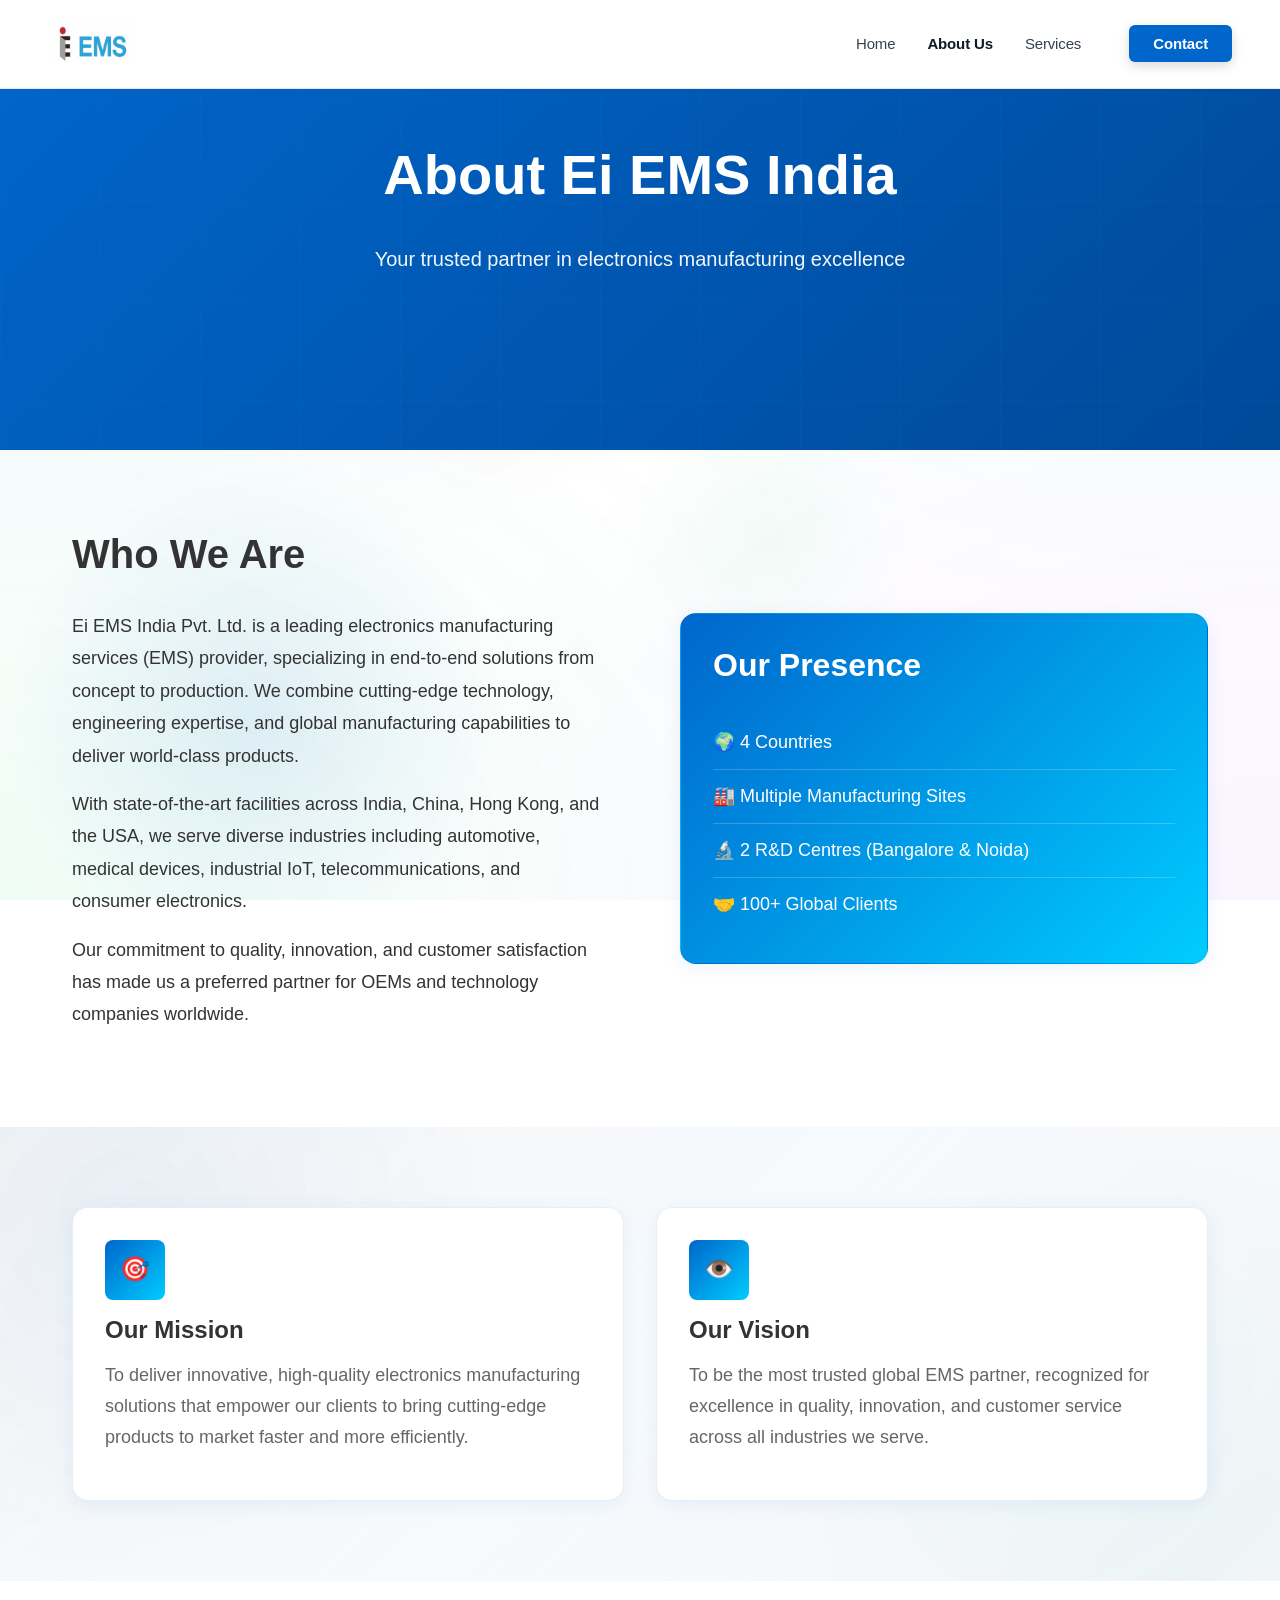
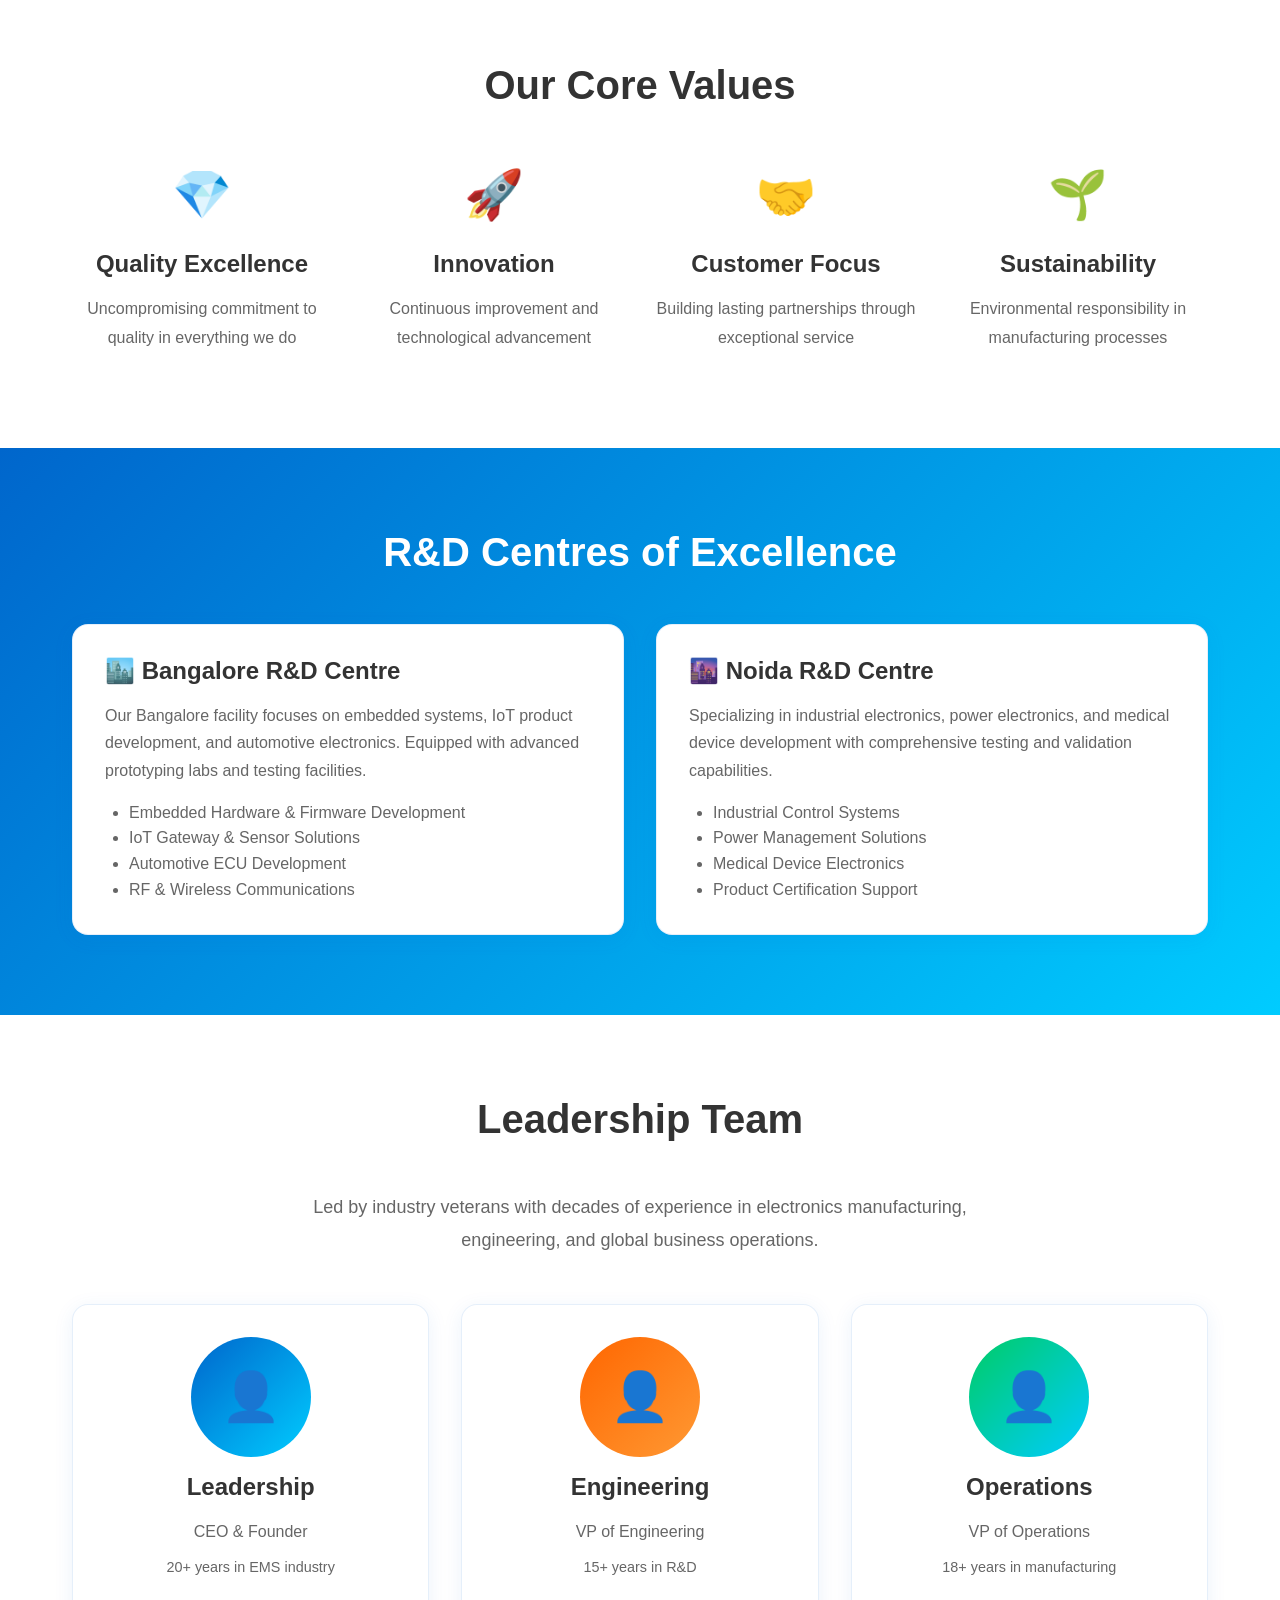
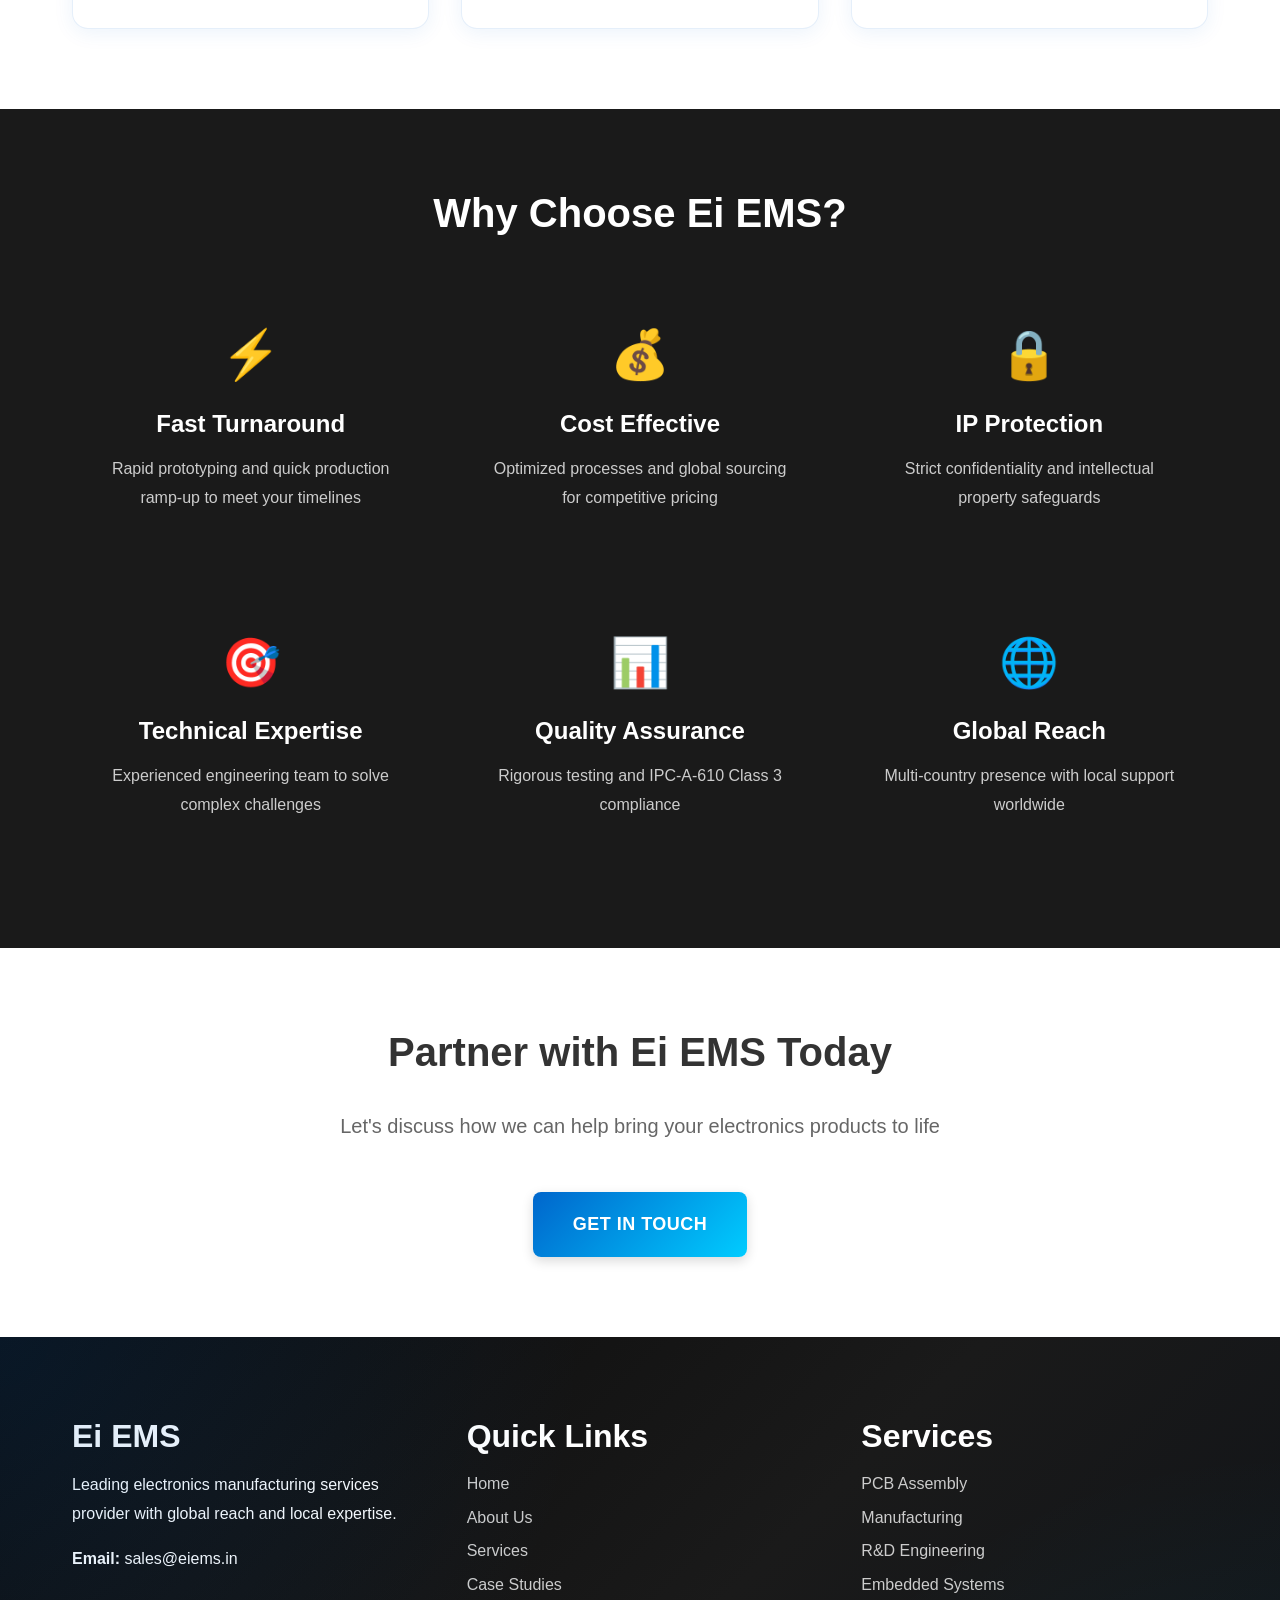
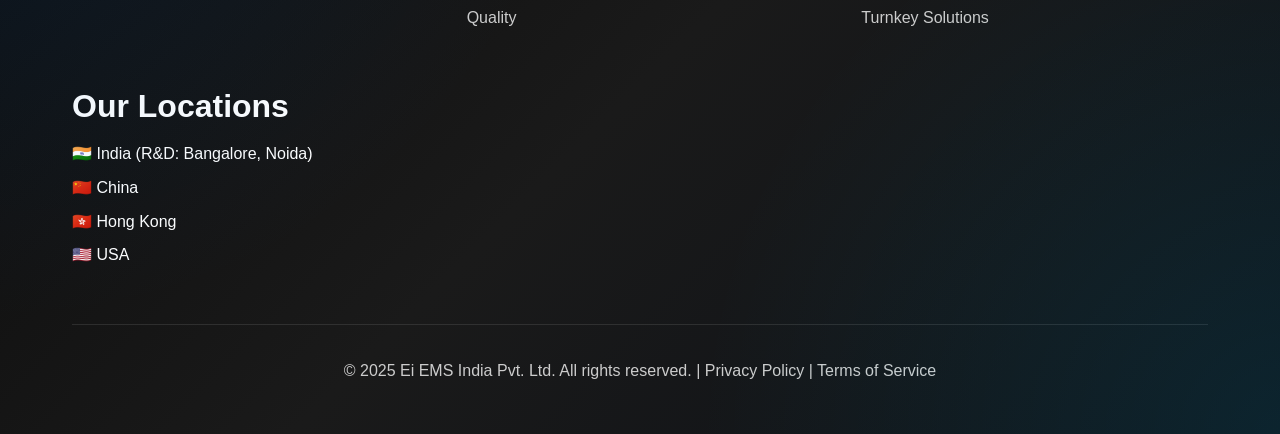
==== commit 01185318: "header change" ====
--- a/about.html
+++ b/about.html
@@ -251,7 +251,7 @@
         <div class="container">
             <div class="footer-content">
                 <div class="footer-section">
-                    <h3>Ei EMS India Pvt. Ltd.</h3>
+                    <h3>Ei EMS</h3>
                     <p>Leading electronics manufacturing services provider with global reach and local expertise.</p>
                     <p style="margin-top: var(--spacing-sm);"><strong>Email:</strong> sales@eiems.in</p>
                 </div>
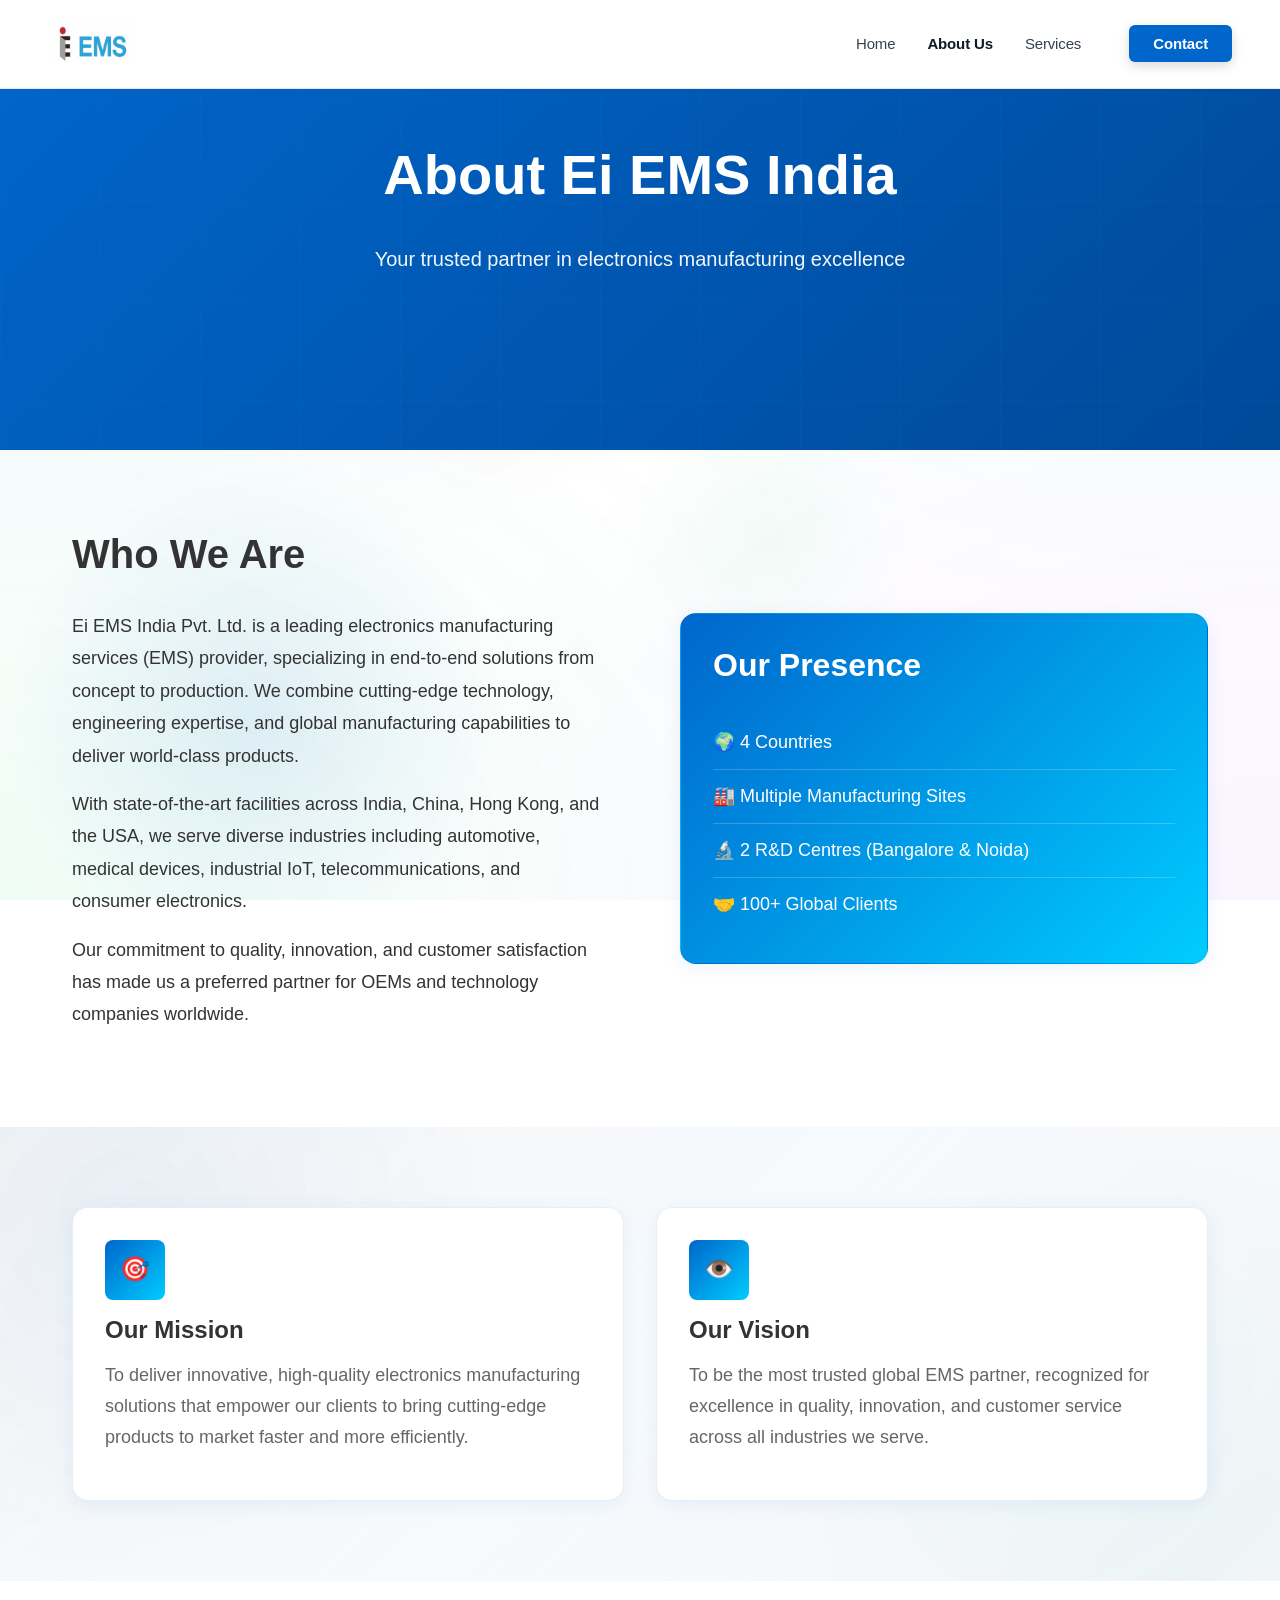
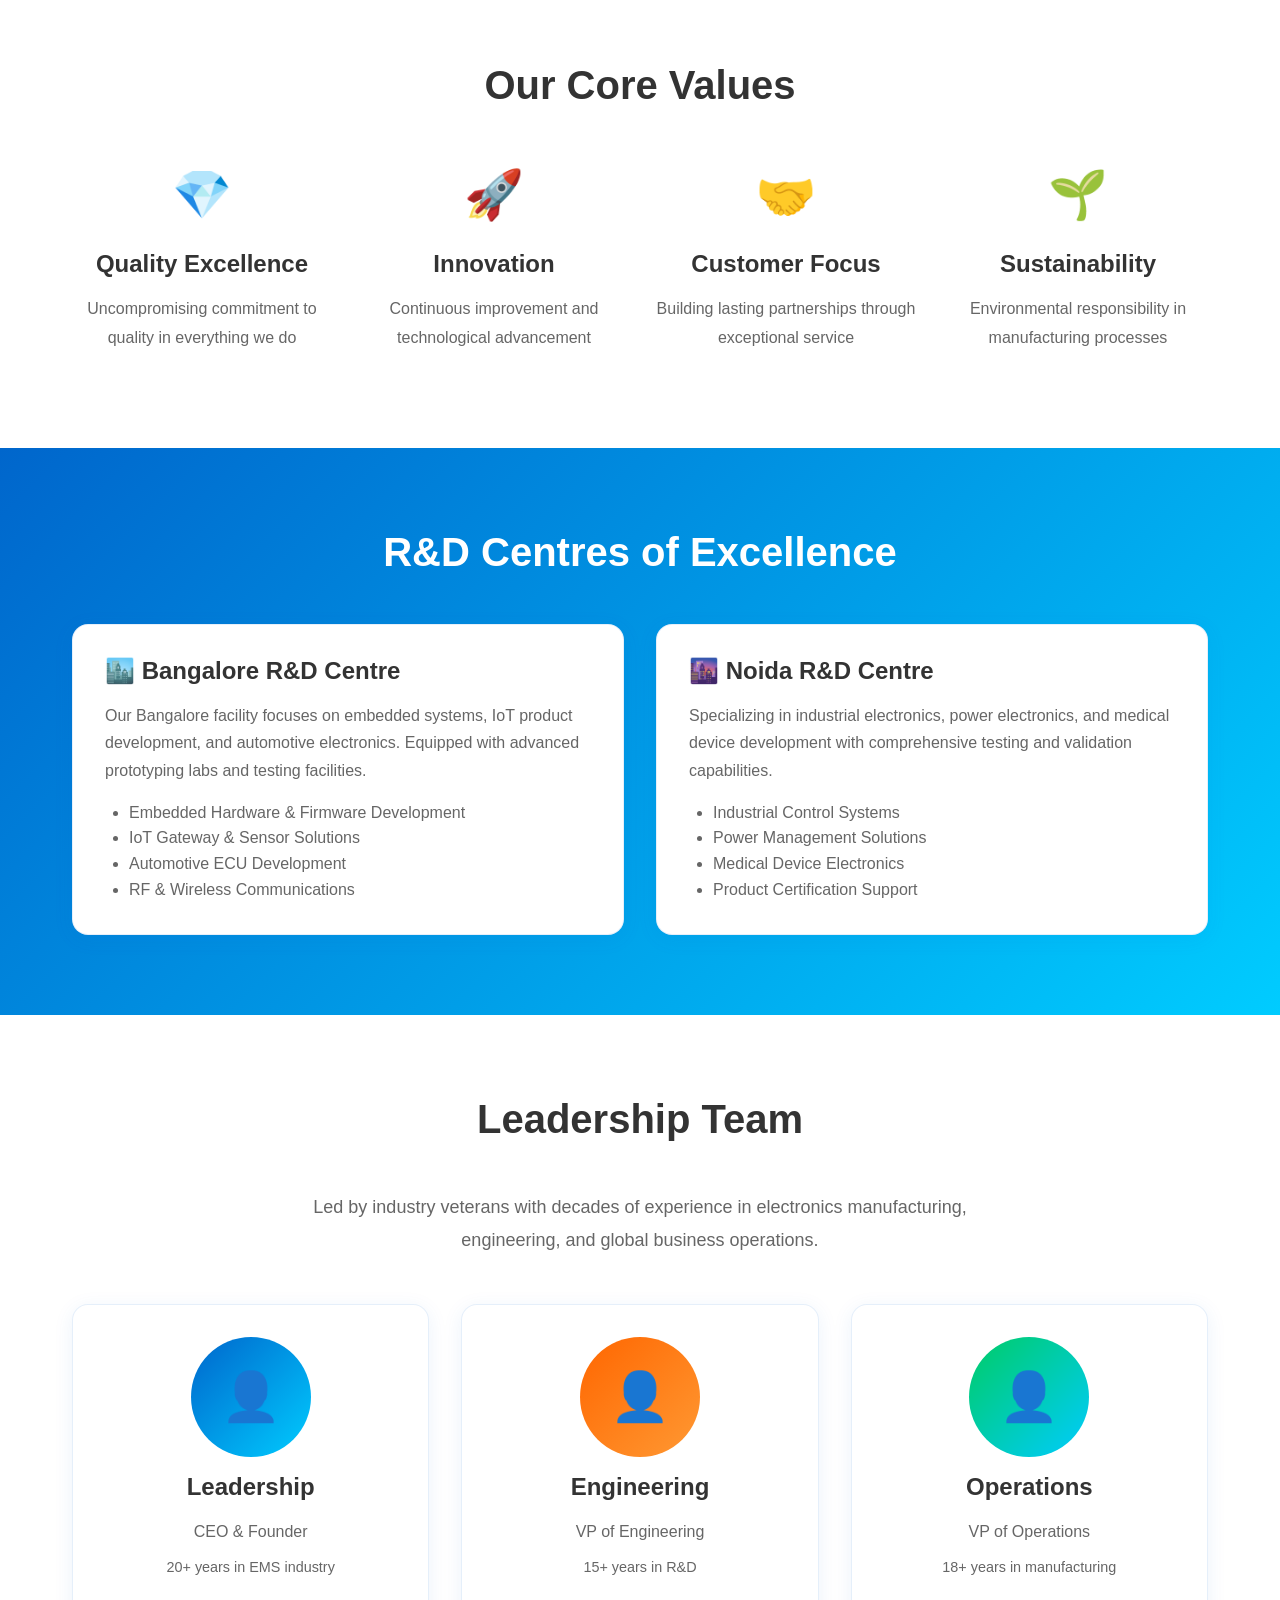
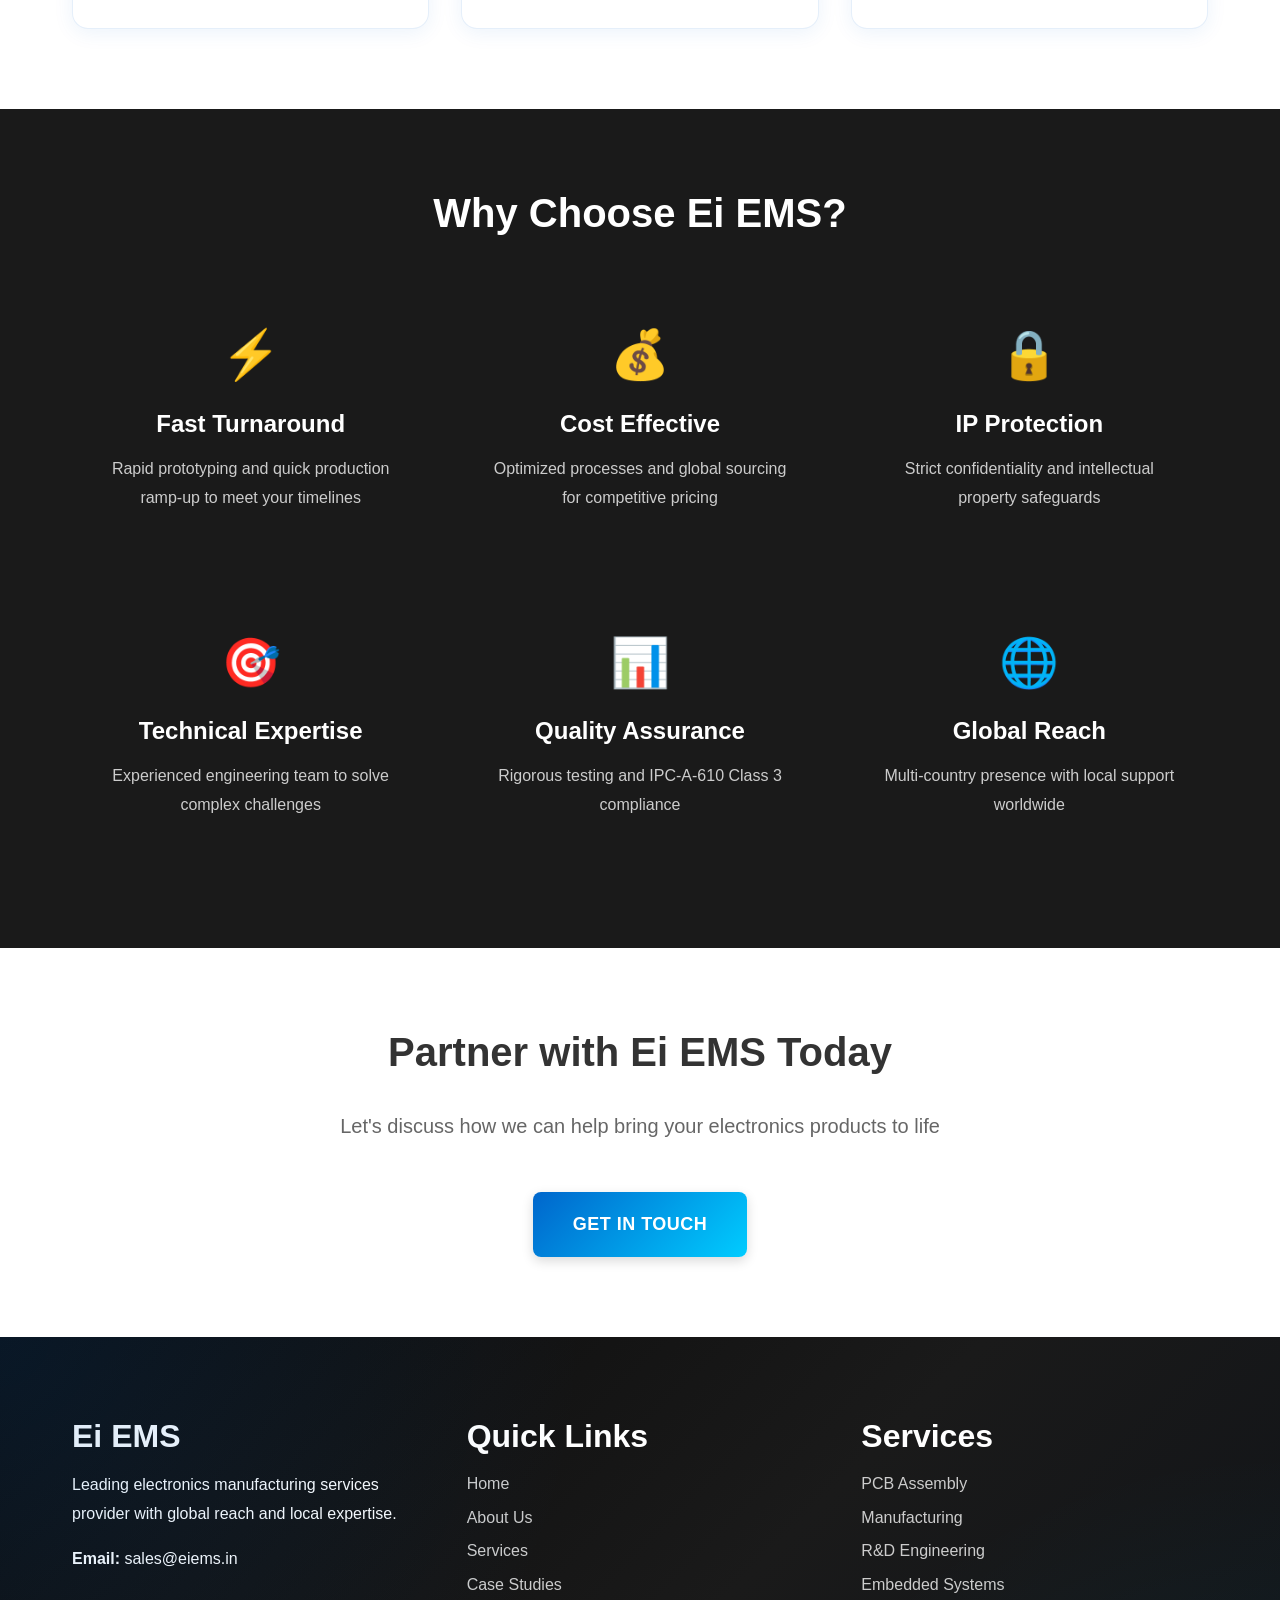
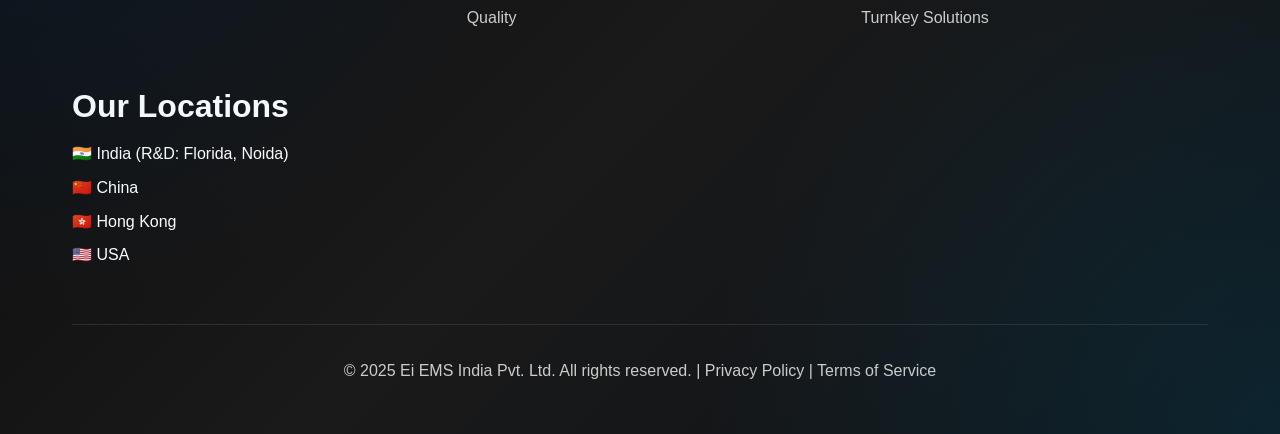
==== commit bf9a55d9: "header change" ====
--- a/about.html
+++ b/about.html
@@ -278,7 +278,7 @@
                 <div class="footer-section">
                     <h3>Our Locations</h3>
                     <ul>
-                        <li>🇮🇳 India (R&D: Bangalore, Noida)</li>
+                        <li>🇮🇳 India (R&D: Florida, Noida)</li>
                         <li>🇨🇳 China</li>
                         <li>🇭🇰 Hong Kong</li>
                         <li>🇺🇸 USA</li>
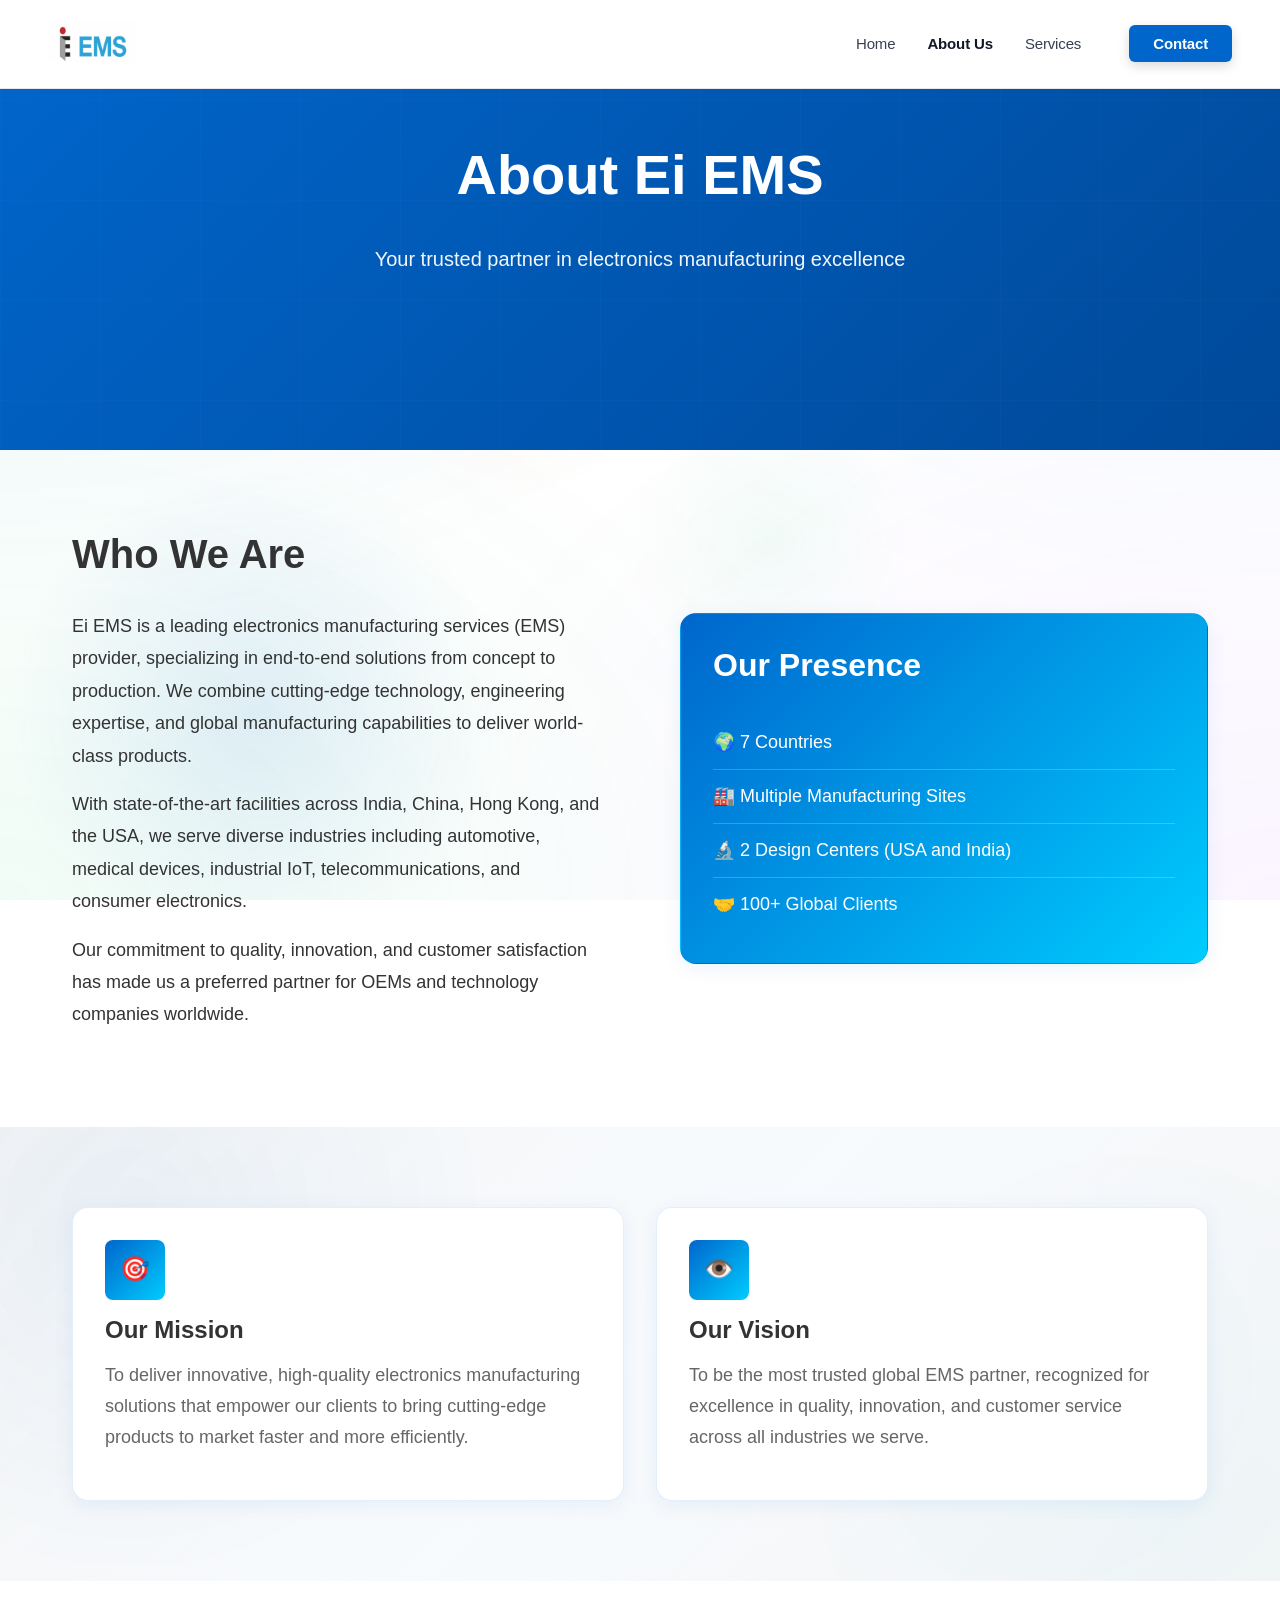
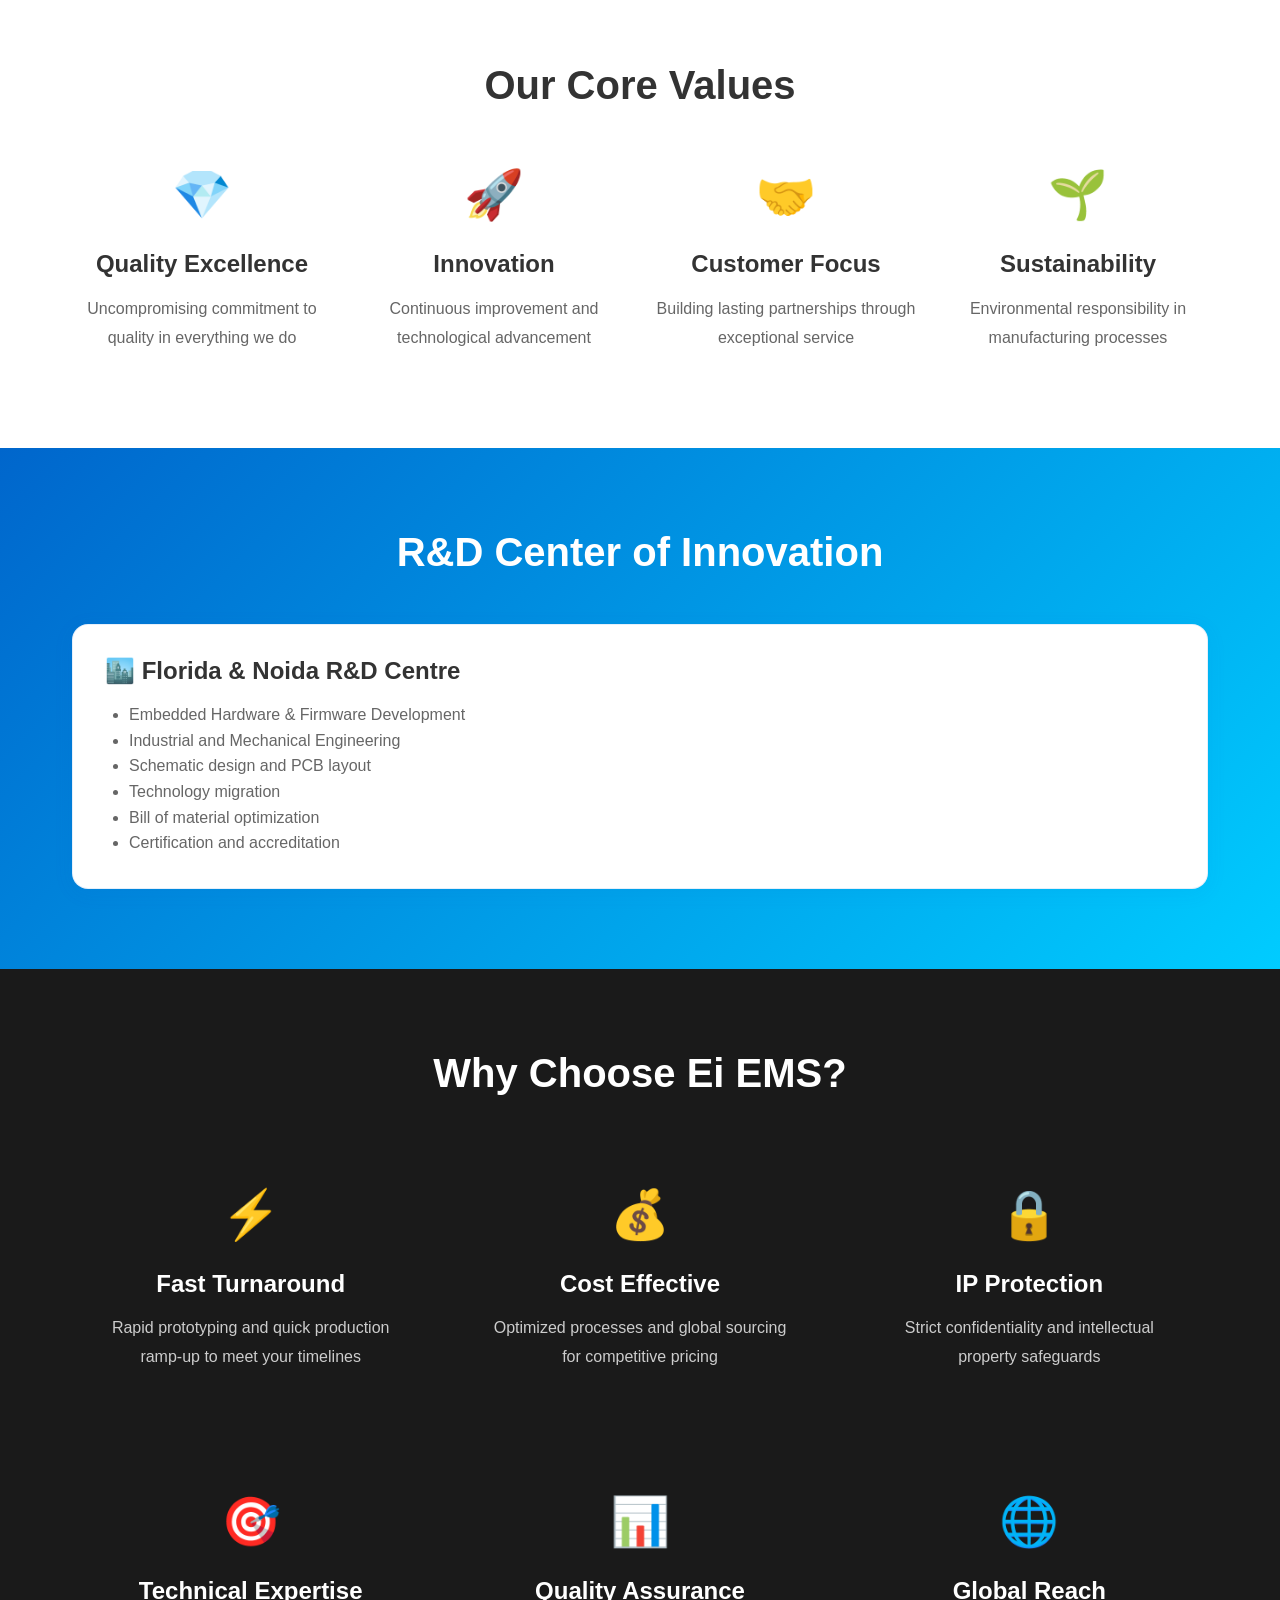
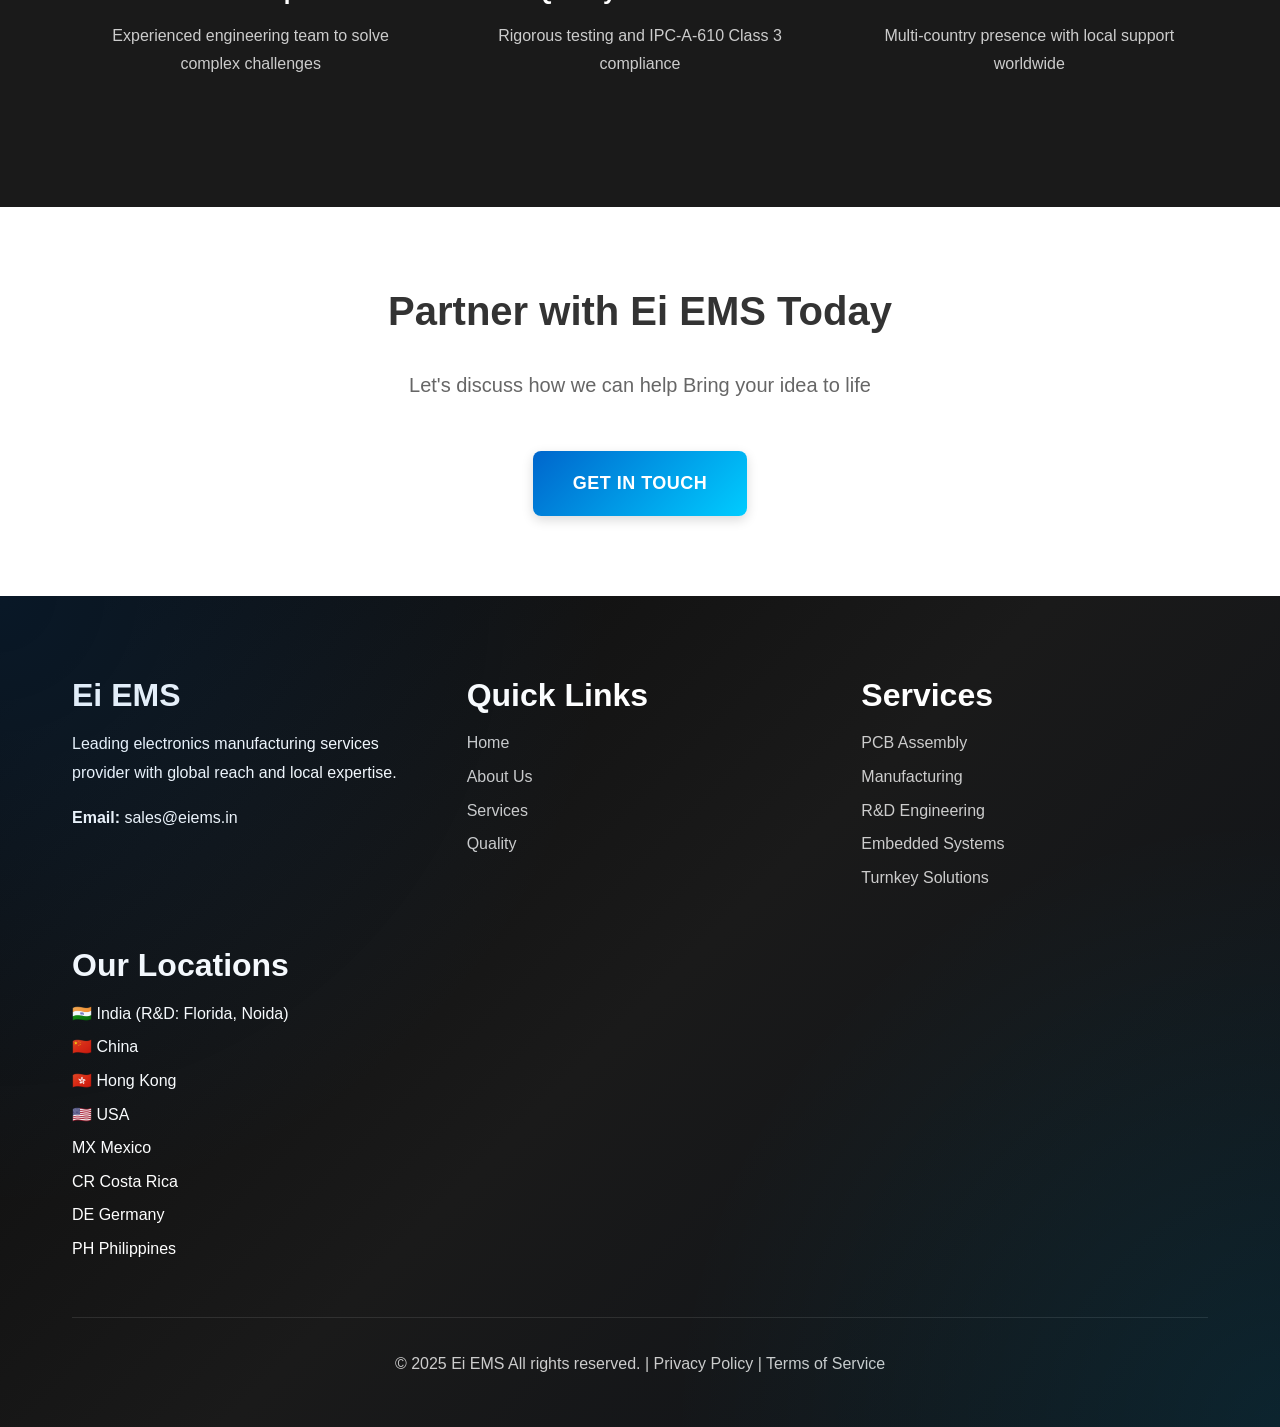
==== commit f8d4ac83: "website changes" ====
--- a/about.html
+++ b/about.html
@@ -3,8 +3,8 @@
 <head>
     <meta charset="UTF-8">
     <meta name="viewport" content="width=device-width, initial-scale=1.0">
-    <meta name="description" content="About Ei EMS India - Leading electronics manufacturing company with R&D centres in Bangalore and Noida, serving global markets.">
-    <title>About Us | Ei EMS India Pvt. Ltd.</title>
+    <meta name="description" content="About Ei EMS - Leading electronics manufacturing company with R&D centres in Florida and Noida, serving global markets.">
+    <title>About Us | Ei EMS </title>
     <link rel="stylesheet" href="assets/css/style.css">
 
     <!-- Favicon & Icons -->
@@ -13,8 +13,8 @@
     <link rel="apple-touch-icon" sizes="180x180" href="assets/images/apple-touch-icon.png">
 
     <!-- Open Graph Meta Tags -->
-    <meta property="og:title" content="About Us | Ei EMS India Pvt. Ltd.">
-    <meta property="og:description" content="Leading electronics manufacturing company with R&D centres in Bangalore and Noida, serving global markets.">
+    <meta property="og:title" content="About Us | Ei EMS">
+    <meta property="og:description" content="Leading electronics manufacturing company with R&D centres in Florida and Noida, serving global markets.">
     <meta property="og:image" content="assets/images/icon-512.png">
     <meta property="og:url" content="https://eiems.in/about.html">
     <meta property="og:type" content="website">
@@ -45,7 +45,7 @@
     <section class="hero" style="min-height: 50vh;">
         <div class="container">
             <div class="hero-content text-center">
-                <h1>About Ei EMS India</h1>
+                <h1>About Ei EMS</h1>
                 <p>Your trusted partner in electronics manufacturing excellence</p>
             </div>
         </div>
@@ -58,7 +58,7 @@
                 <div>
                     <h2 class="mb-md">Who We Are</h2>
                     <p style="font-size: 1.125rem; line-height: 1.8; margin-bottom: var(--spacing-sm);">
-                        Ei EMS India Pvt. Ltd. is a leading electronics manufacturing services (EMS) provider, specializing in end-to-end solutions from concept to production. We combine cutting-edge technology, engineering expertise, and global manufacturing capabilities to deliver world-class products.
+                        Ei EMS is a leading electronics manufacturing services (EMS) provider, specializing in end-to-end solutions from concept to production. We combine cutting-edge technology, engineering expertise, and global manufacturing capabilities to deliver world-class products.
                     </p>
                     <p style="font-size: 1.125rem; line-height: 1.8; margin-bottom: var(--spacing-sm);">
                         With state-of-the-art facilities across India, China, Hong Kong, and the USA, we serve diverse industries including automotive, medical devices, industrial IoT, telecommunications, and consumer electronics.
@@ -71,9 +71,9 @@
                     <div class="card" style="background: var(--gradient-primary); color: var(--white);">
                         <h3 style="color: var(--white); margin-bottom: var(--spacing-md);">Our Presence</h3>
                         <ul style="list-style: none; padding: 0; font-size: 1.125rem;">
-                            <li style="padding: 0.75rem 0; border-bottom: 1px solid rgba(255,255,255,0.2);">🌍 4 Countries</li>
+                            <li style="padding: 0.75rem 0; border-bottom: 1px solid rgba(255,255,255,0.2);">🌍 7 Countries</li>
                             <li style="padding: 0.75rem 0; border-bottom: 1px solid rgba(255,255,255,0.2);">🏭 Multiple Manufacturing Sites</li>
-                            <li style="padding: 0.75rem 0; border-bottom: 1px solid rgba(255,255,255,0.2);">🔬 2 R&D Centres (Bangalore & Noida)</li>
+                            <li style="padding: 0.75rem 0; border-bottom: 1px solid rgba(255,255,255,0.2);">🔬 2 Design Centers (USA and India)</li>
                             <li style="padding: 0.75rem 0;">🤝 100+ Global Clients</li>
                         </ul>
                     </div>
@@ -136,21 +136,23 @@
     <!-- R&D Centres -->
     <section class="section-gradient">
         <div class="container">
-            <h2 class="text-center mb-lg" style="color: var(--white);">R&D Centres of Excellence</h2>
-            <div class="grid grid-2">
+            <h2 class="text-center mb-lg" style="color: var(--white);">R&D Center of Innovation</h2>
+            <div class="grid grid-1">
                 <div class="card">
-                    <h3 class="card-title">🏙️ Bangalore R&D Centre</h3>
-                    <p class="card-text" style="margin-bottom: var(--spacing-sm);">
+                    <h3 class="card-title">🏙️ Florida & Noida R&D Centre</h3>
+                    <!-- <p class="card-text" style="margin-bottom: var(--spacing-sm);">
                         Our Bangalore facility focuses on embedded systems, IoT product development, and automotive electronics. Equipped with advanced prototyping labs and testing facilities.
-                    </p>
+                    </p> -->
                     <ul style="list-style: disc; padding-left: 1.5rem; color: var(--gray-medium);">
                         <li>Embedded Hardware & Firmware Development</li>
-                        <li>IoT Gateway & Sensor Solutions</li>
-                        <li>Automotive ECU Development</li>
-                        <li>RF & Wireless Communications</li>
-                    </ul>
-                </div>
-                <div class="card">
+                        <li>Industrial and Mechanical Engineering</li>
+                        <li>Schematic design and PCB layout</li>
+                        <li>Technology migration</li>
+                        <li>Bill of material optimization</li>
+                        <li>Certification and accreditation</li>
+                    </ul>
+                </div>
+                <!-- <div class="card">
                     <h3 class="card-title">🌆 Noida R&D Centre</h3>
                     <p class="card-text" style="margin-bottom: var(--spacing-sm);">
                         Specializing in industrial electronics, power electronics, and medical device development with comprehensive testing and validation capabilities.
@@ -161,13 +163,13 @@
                         <li>Medical Device Electronics</li>
                         <li>Product Certification Support</li>
                     </ul>
-                </div>
+                </div> -->
             </div>
         </div>
     </section>
 
     <!-- Leadership (Placeholder) -->
-    <section>
+    <!-- <section>
         <div class="container">
             <h2 class="text-center mb-lg">Leadership Team</h2>
             <p class="text-center mb-lg" style="font-size: 1.125rem; color: var(--gray-medium); max-width: 700px; margin-left: auto; margin-right: auto;">
@@ -194,7 +196,7 @@
                 </div>
             </div>
         </div>
-    </section>
+    </section> -->
 
     <!-- Why Choose Us -->
     <section class="section-dark">
@@ -240,7 +242,7 @@
         <div class="container text-center">
             <h2 class="mb-md">Partner with Ei EMS Today</h2>
             <p style="font-size: 1.25rem; margin-bottom: var(--spacing-lg); color: var(--gray-medium);">
-                Let's discuss how we can help bring your electronics products to life
+                Let's discuss how we can help Bring your idea to life
             </p>
             <a href="contact.html" class="btn btn-primary btn-large">Get in Touch</a>
         </div>
@@ -261,7 +263,7 @@
                         <li><a href="index.html">Home</a></li>
                         <li><a href="about.html">About Us</a></li>
                         <li><a href="services.html">Services</a></li>
-                        <li><a href="case-studies.html">Case Studies</a></li>
+                        <!-- <li><a href="case-studies.html">Case Studies</a></li> -->
                         <li><a href="quality.html">Quality</a></li>
                     </ul>
                 </div>
@@ -282,11 +284,15 @@
                         <li>🇨🇳 China</li>
                         <li>🇭🇰 Hong Kong</li>
                         <li>🇺🇸 USA</li>
+                        <li>MX Mexico</li>
+                        <li>CR Costa Rica</li>
+                        <li>DE Germany</li>
+                        <li>PH Philippines</li>
                     </ul>
                 </div>
             </div>
             <div class="footer-bottom">
-                <p>&copy; 2025 Ei EMS India Pvt. Ltd. All rights reserved. | <a href="#">Privacy Policy</a> | <a href="#">Terms of Service</a></p>
+                <p>&copy; 2025 Ei EMS All rights reserved. | <a href="#">Privacy Policy</a> | <a href="#">Terms of Service</a></p>
             </div>
         </div>
     </footer>
--- a/assets/css/style.css
+++ b/assets/css/style.css
@@ -1,5 +1,5 @@
 /**
- * Ei EMS India Pvt. Ltd. - Main Stylesheet
+ * Ei EMS - Main Stylesheet
  * Professional Electronics Manufacturing Services Website
  * Modern, Colorful, High-Tech Design
  *
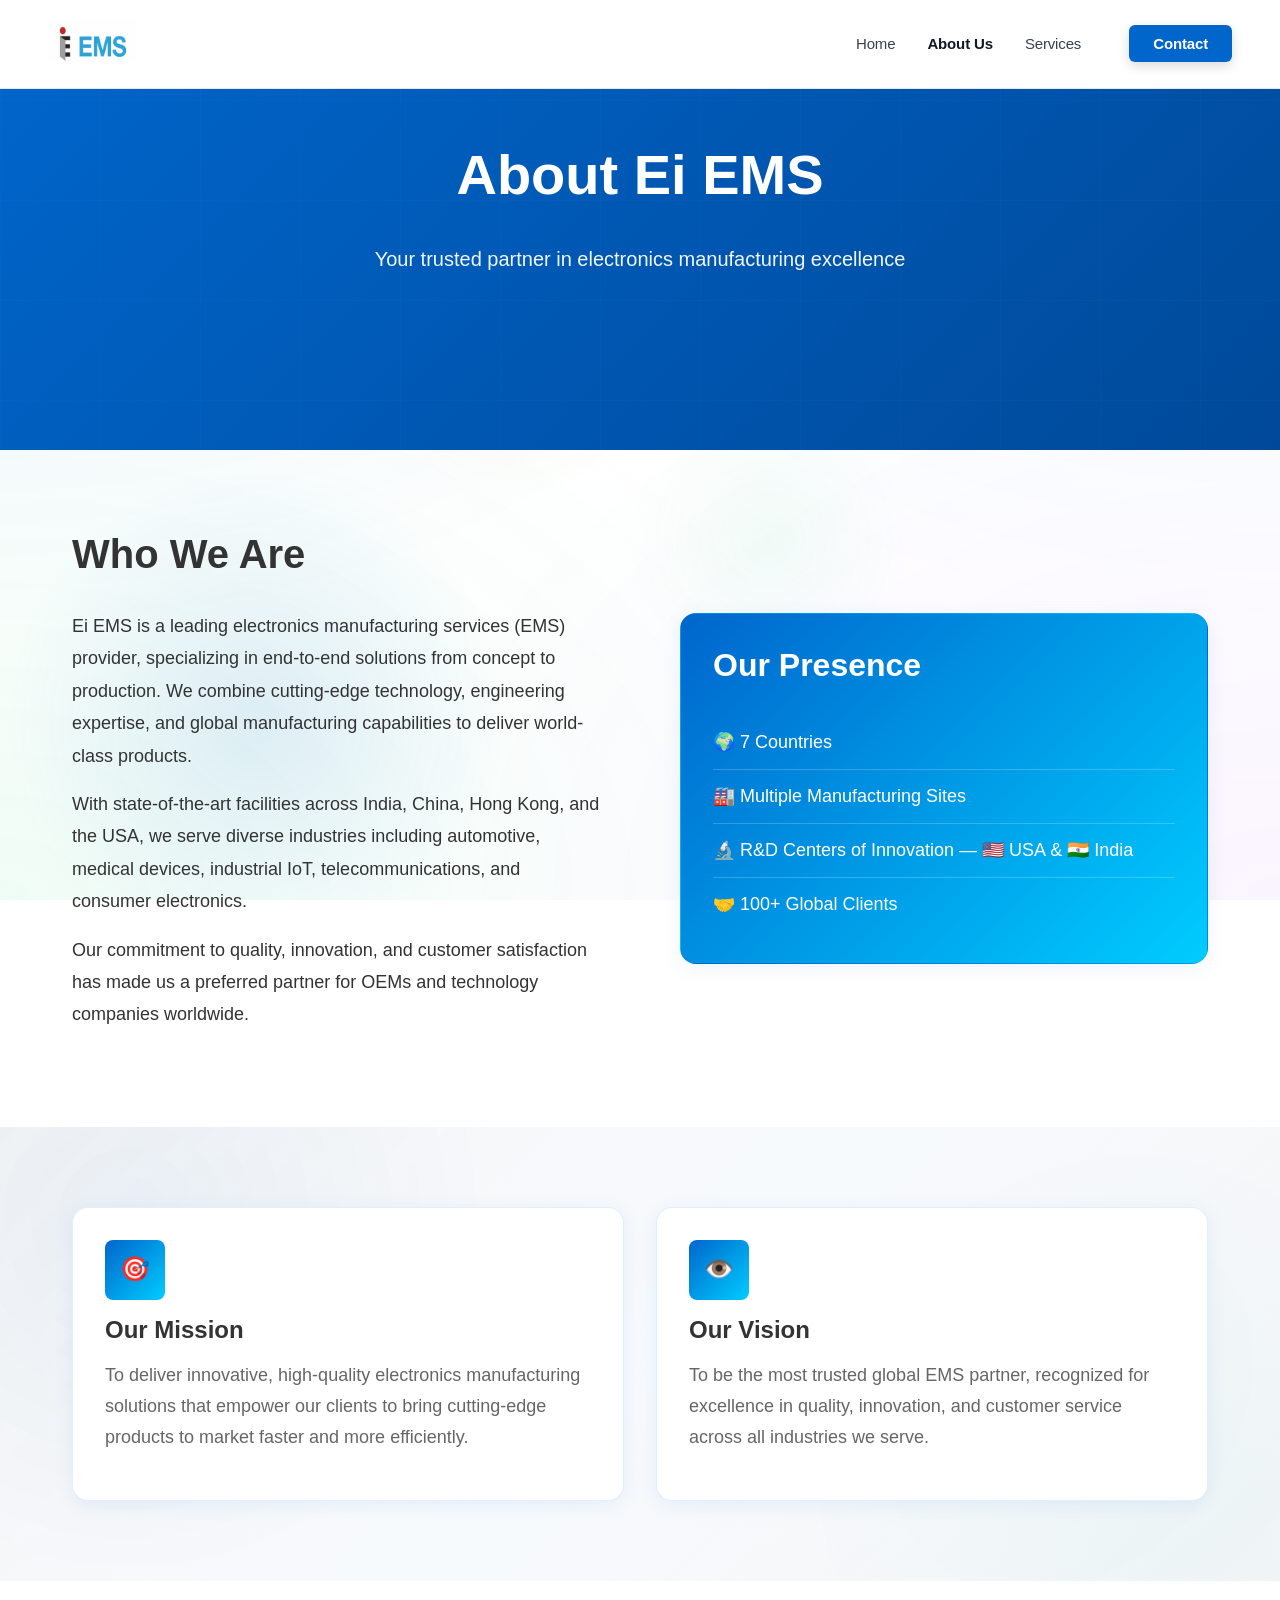
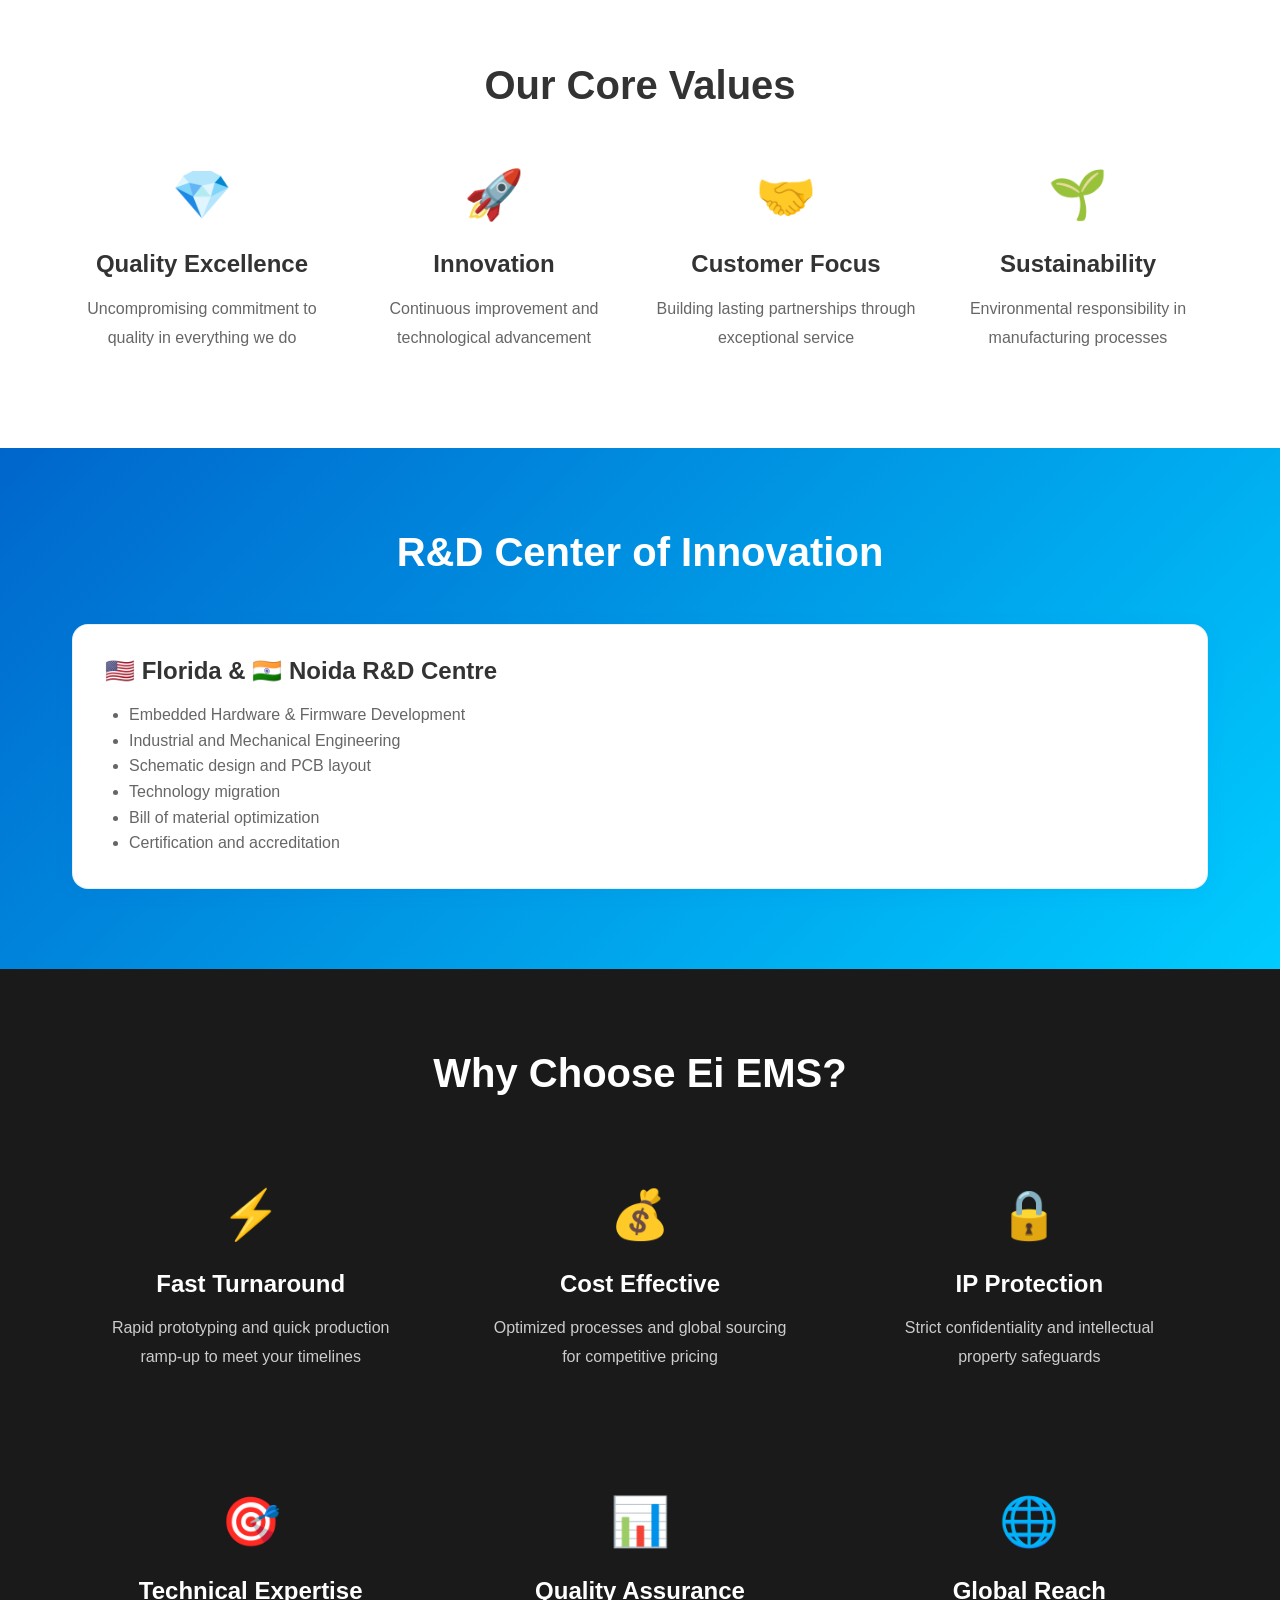
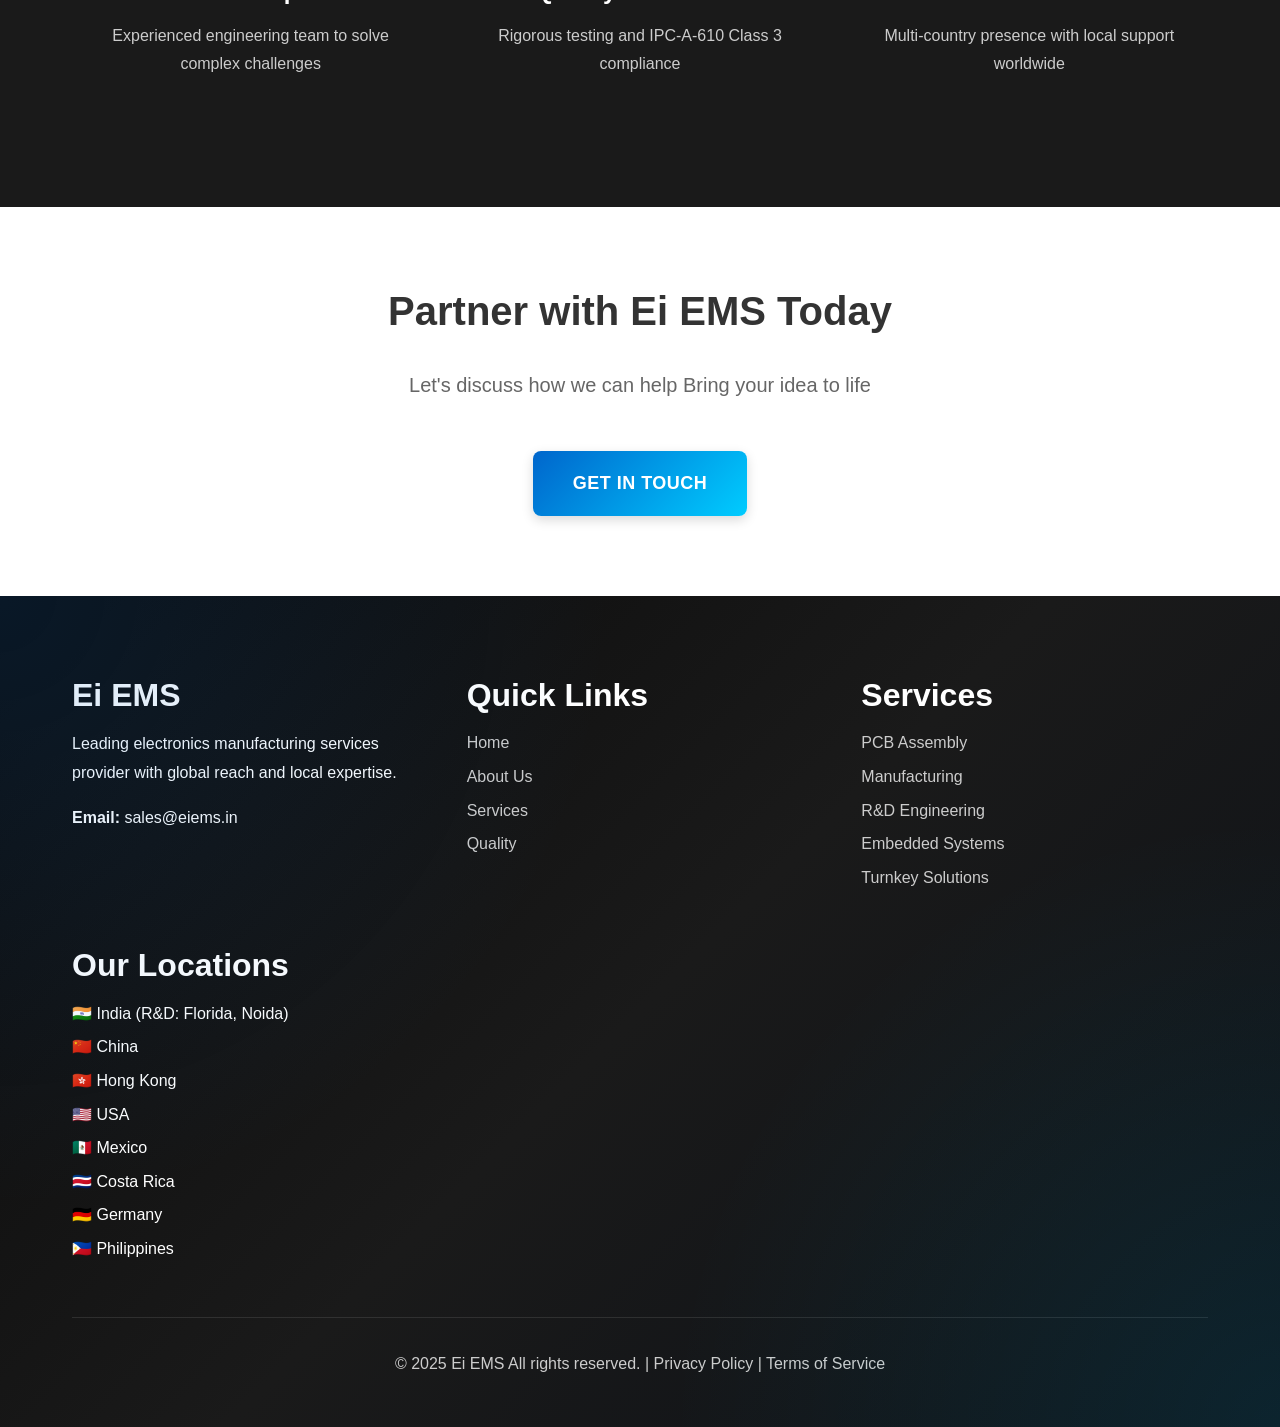
==== commit 0e67e0da: "fix" ====
--- a/about.html
+++ b/about.html
@@ -73,7 +73,7 @@
                         <ul style="list-style: none; padding: 0; font-size: 1.125rem;">
                             <li style="padding: 0.75rem 0; border-bottom: 1px solid rgba(255,255,255,0.2);">🌍 7 Countries</li>
                             <li style="padding: 0.75rem 0; border-bottom: 1px solid rgba(255,255,255,0.2);">🏭 Multiple Manufacturing Sites</li>
-                            <li style="padding: 0.75rem 0; border-bottom: 1px solid rgba(255,255,255,0.2);">🔬 2 Design Centers (USA and India)</li>
+                            <li style="padding: 0.75rem 0; border-bottom: 1px solid rgba(255,255,255,0.2);">🔬 R&D Centers of Innovation &mdash; 🇺🇸 USA &amp; 🇮🇳 India</li>
                             <li style="padding: 0.75rem 0;">🤝 100+ Global Clients</li>
                         </ul>
                     </div>
@@ -139,7 +139,7 @@
             <h2 class="text-center mb-lg" style="color: var(--white);">R&D Center of Innovation</h2>
             <div class="grid grid-1">
                 <div class="card">
-                    <h3 class="card-title">🏙️ Florida & Noida R&D Centre</h3>
+                    <h3 class="card-title">🇺🇸 Florida &amp; 🇮🇳 Noida R&D Centre</h3>
                     <!-- <p class="card-text" style="margin-bottom: var(--spacing-sm);">
                         Our Bangalore facility focuses on embedded systems, IoT product development, and automotive electronics. Equipped with advanced prototyping labs and testing facilities.
                     </p> -->
@@ -284,10 +284,10 @@
                         <li>🇨🇳 China</li>
                         <li>🇭🇰 Hong Kong</li>
                         <li>🇺🇸 USA</li>
-                        <li>MX Mexico</li>
-                        <li>CR Costa Rica</li>
-                        <li>DE Germany</li>
-                        <li>PH Philippines</li>
+                        <li>🇲🇽 Mexico</li>
+                        <li>🇨🇷 Costa Rica</li>
+                        <li>🇩🇪 Germany</li>
+                        <li>🇵🇭 Philippines</li>
                     </ul>
                 </div>
             </div>
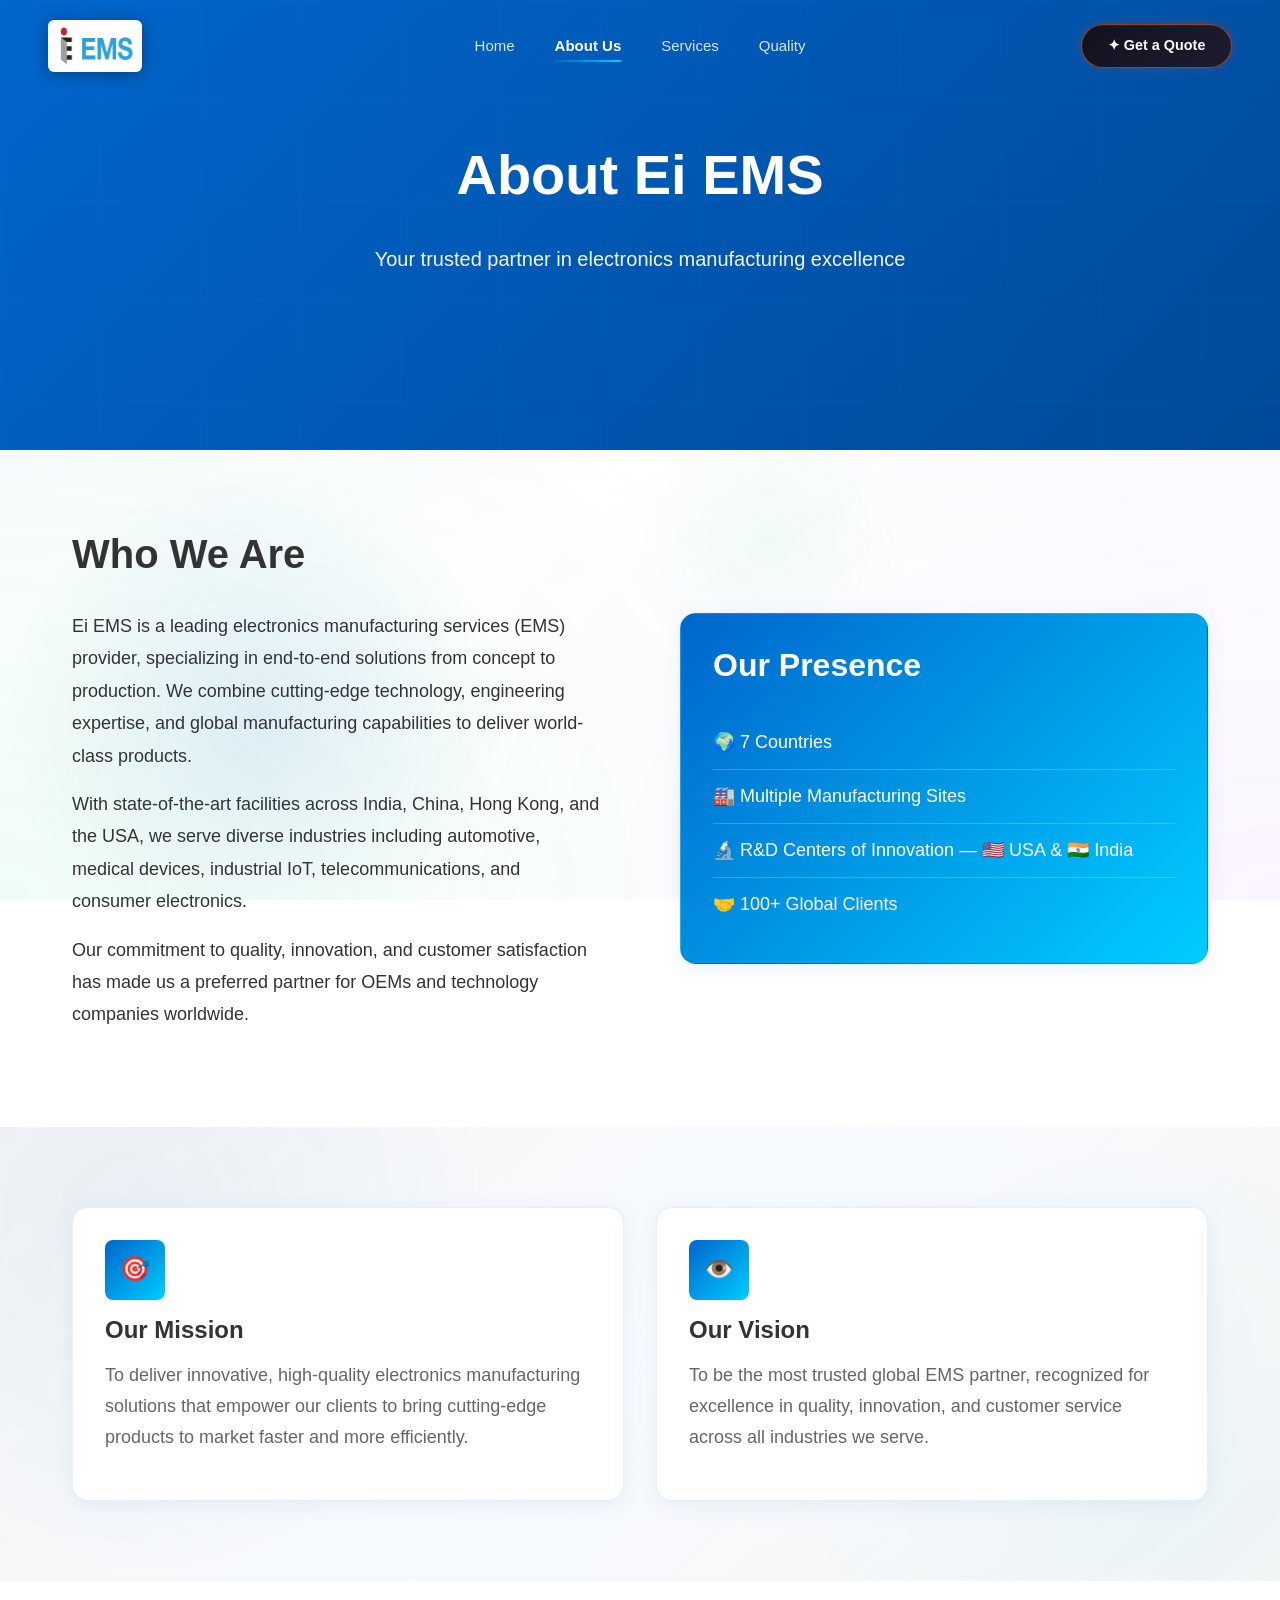
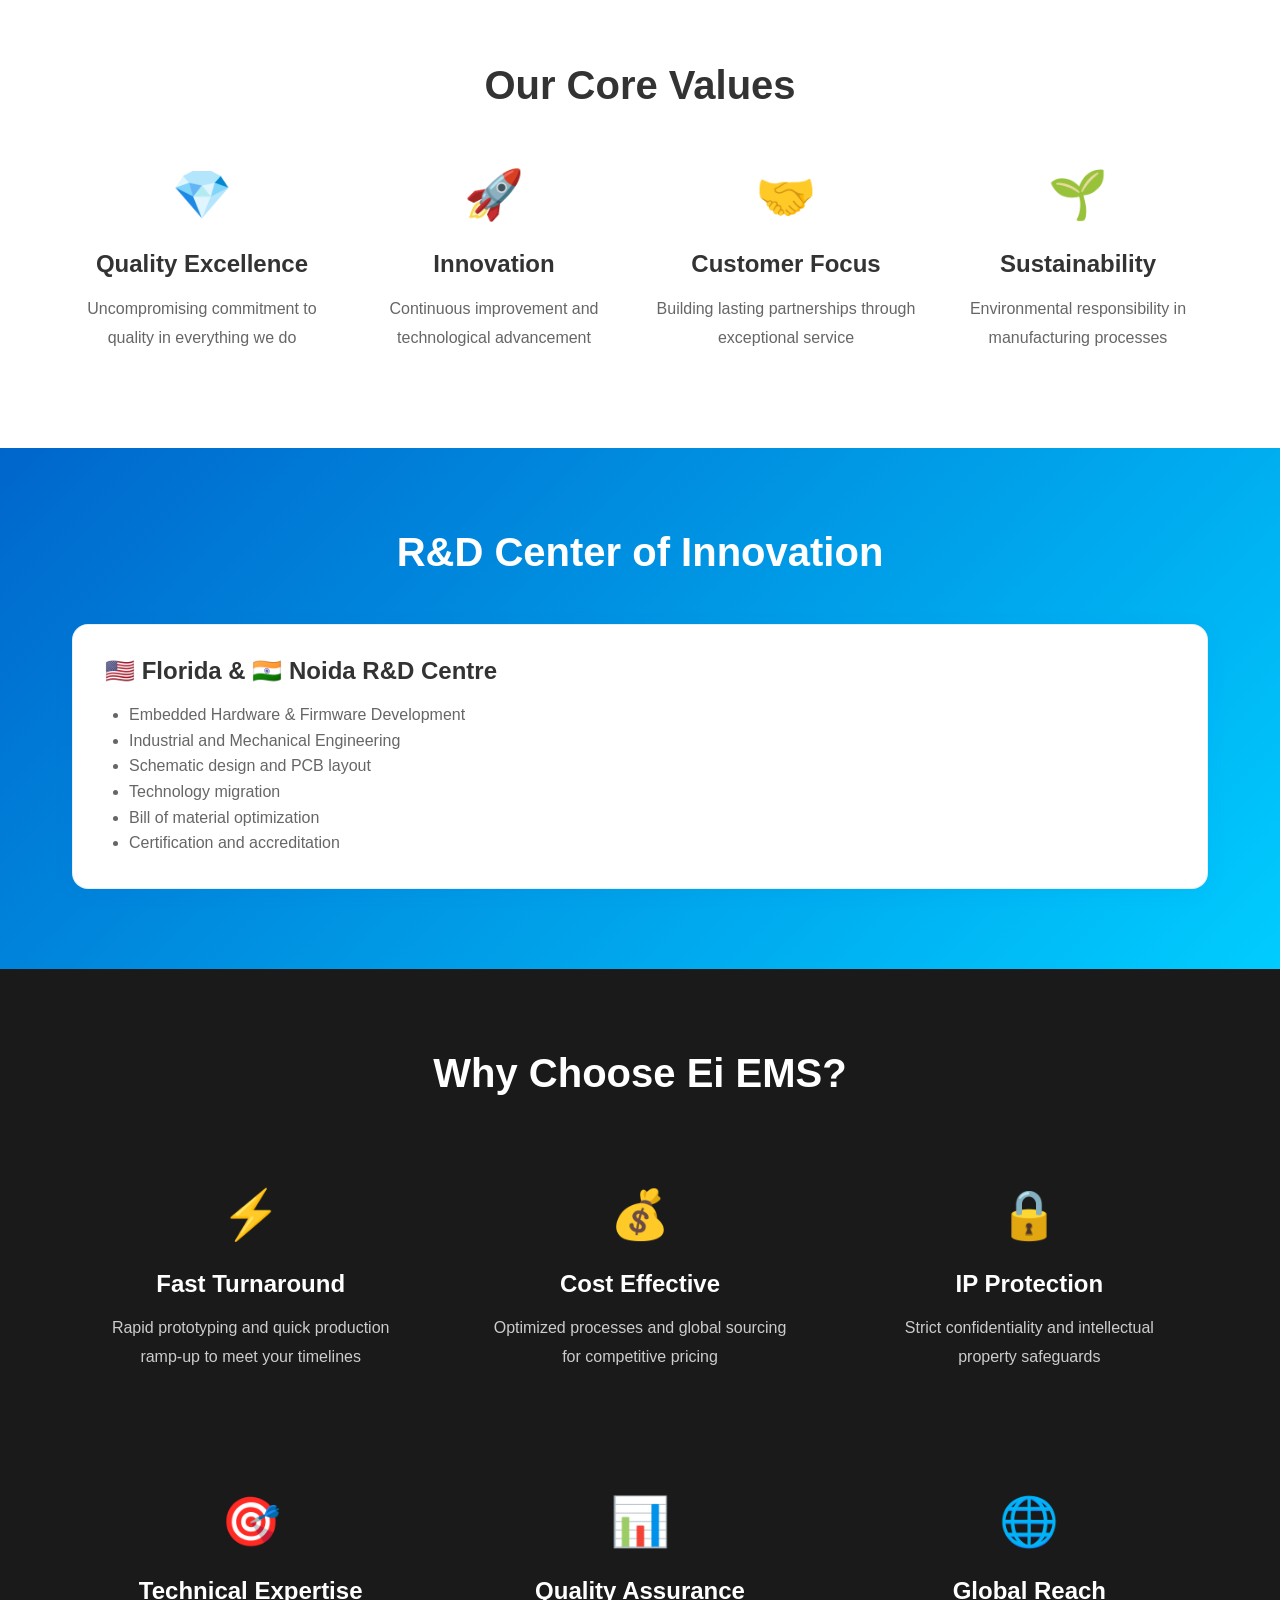
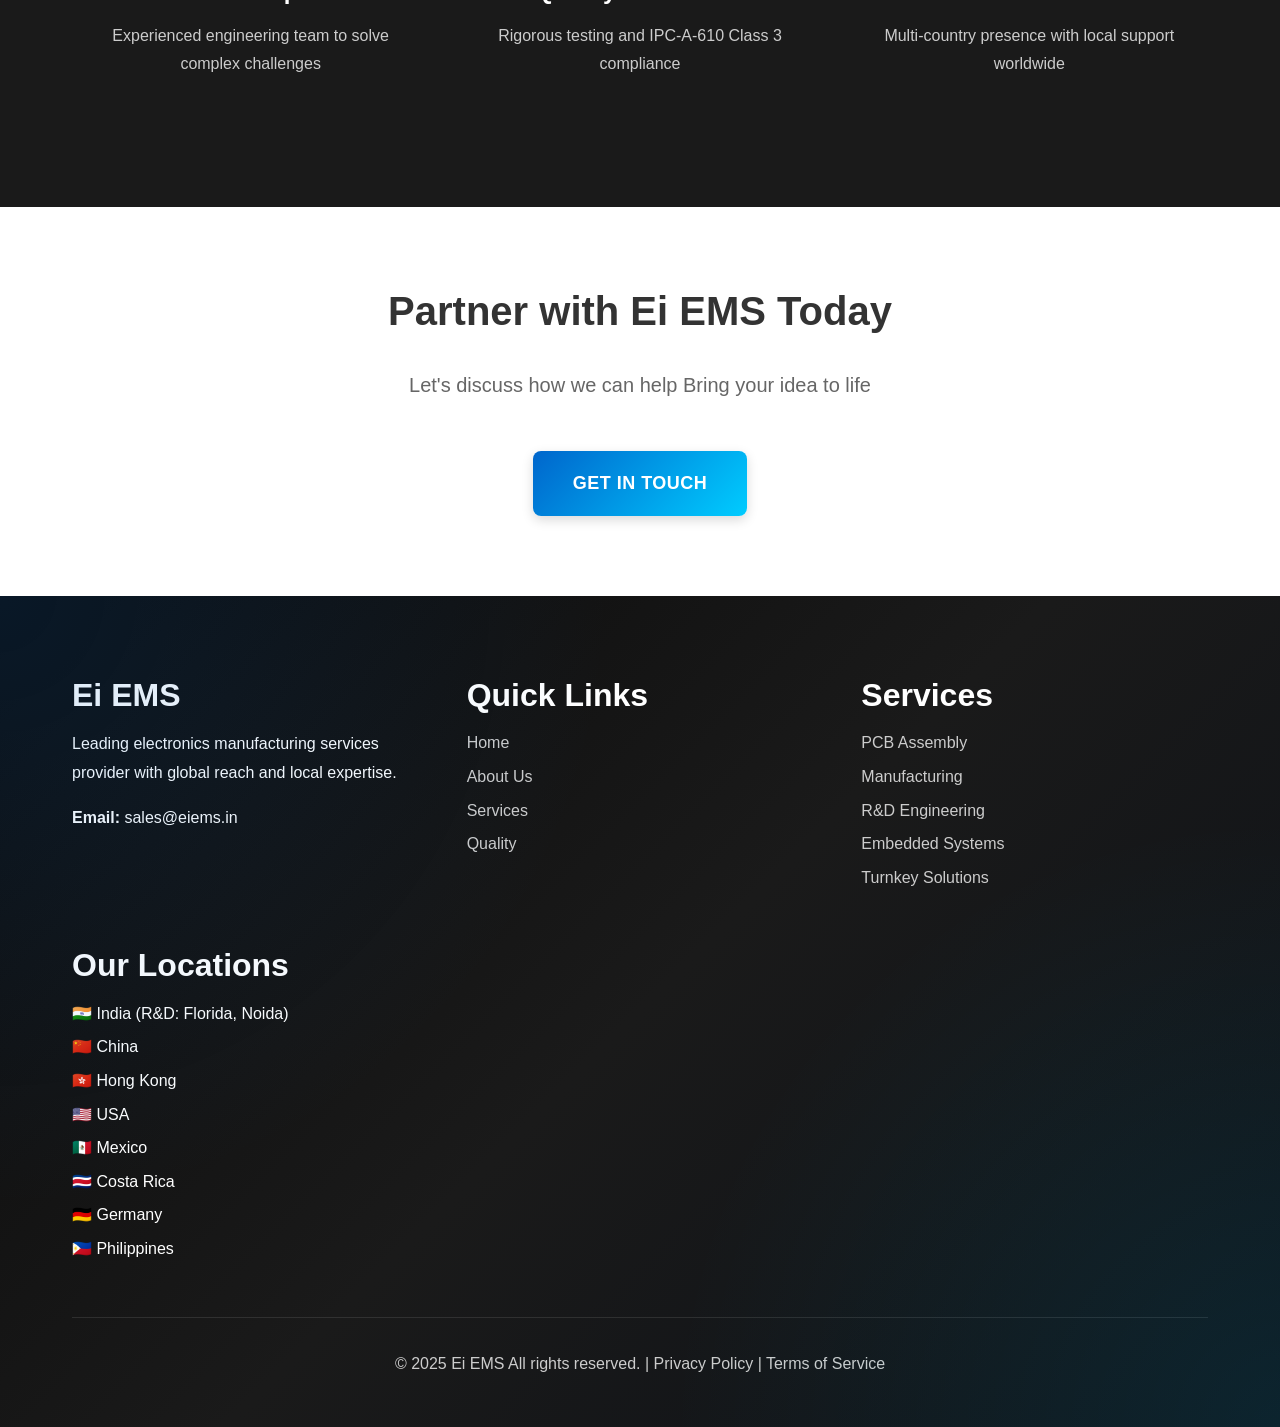
==== commit 4fc9cc23: "navbar" ====
--- a/about.html
+++ b/about.html
@@ -25,7 +25,7 @@
     <nav class="navbar" id="navbar">
         <div class="navbar-container">
             <a href="index.html" class="logo">
-                <img src="assets/images/Logo.jpeg" alt="iEMS India">
+                <img src="assets/images/Logo.jpeg" alt="Ei EMS">
             </a>
             <div class="mobile-menu-toggle" id="mobileMenuToggle">
                 <span></span>
@@ -36,8 +36,10 @@
                 <li><a href="index.html" class="nav-link">Home</a></li>
                 <li><a href="about.html" class="nav-link active">About Us</a></li>
                 <li><a href="services.html" class="nav-link">Services</a></li>
-                <li><a href="contact.html" class="nav-link btn-primary">Contact</a></li>
+                <li><a href="quality.html" class="nav-link">Quality</a></li>
+                <li class="nav-mobile-contact"><a href="contact.html" class="nav-link">Contact</a></li>
             </ul>
+            <a href="contact.html" class="nav-cta">✦ Get a Quote</a>
         </div>
     </nav>
 
--- a/assets/css/style.css
+++ b/assets/css/style.css
@@ -331,29 +331,31 @@
     top: 0;
     left: 0;
     width: 100%;
-    background: #ffffff;
-    border-bottom: 1px solid #e5e7eb;
+    background: transparent;
+    border-bottom: none;
     z-index: 1000;
-    transition: all 0.3s cubic-bezier(0.4, 0, 0.2, 1);
-}
-
-/* Scrolled state - subtle shadow */
+    transition: all 0.4s ease;
+}
+
+/* Scrolled state - dark blur */
 .navbar.scrolled {
-    background: #ffffff;
-    border-bottom: 1px solid #e5e7eb;
-    box-shadow: 0 1px 3px rgba(0, 0, 0, 0.05);
-}
-
-/* Dark theme navbar - clean dark design */
+    background: rgba(8, 12, 30, 0.90);
+    backdrop-filter: blur(20px);
+    -webkit-backdrop-filter: blur(20px);
+    border-bottom: 1px solid rgba(255, 255, 255, 0.07);
+    box-shadow: 0 4px 30px rgba(0, 0, 0, 0.3);
+}
+
+/* Dark theme navbar */
 [data-theme="dark"] .navbar {
-    background: #0a0a0a;
-    border-bottom: 1px solid #1f1f1f;
+    background: transparent;
+    border-bottom: none;
 }
 
 [data-theme="dark"] .navbar.scrolled {
-    background: #0a0a0a;
-    border-bottom: 1px solid #1f1f1f;
-    box-shadow: 0 1px 3px rgba(0, 0, 0, 0.3);
+    background: rgba(8, 12, 30, 0.95);
+    border-bottom: 1px solid rgba(255, 255, 255, 0.07);
+    box-shadow: 0 4px 30px rgba(0, 0, 0, 0.5);
 }
 
 /* Theme Toggle Button */
@@ -392,7 +394,8 @@
     padding: 1.25rem 3rem;
     max-width: 1440px;
     margin: 0 auto;
-    transition: padding 0.3s cubic-bezier(0.4, 0, 0.2, 1);
+    position: relative;
+    transition: padding 0.3s ease;
 }
 
 /* Responsive container padding */
@@ -417,117 +420,123 @@
 .logo {
     display: flex;
     align-items: center;
-    height: 48px;
-    padding: 0;
-    transition: opacity 0.2s ease;
+    text-decoration: none;
+    transition: opacity 0.3s ease, transform 0.3s ease;
 }
 
 .logo:hover {
-    opacity: 0.8;
+    opacity: 0.88;
+    transform: translateY(-1px);
 }
 
 .logo img {
-    height: 100%;
+    height: 52px;
     width: auto;
-    max-width: 200px;
+    max-width: 190px;
     object-fit: contain;
-}
-
-/* Dark mode - logo is already visible with white background */
-[data-theme="dark"] .logo img {
-    /* Logo with white background is naturally visible in dark mode */
+    filter: drop-shadow(0 2px 8px rgba(0, 0, 0, 0.35));
+    border-radius: 6px;
 }
 
 /* Responsive logo sizing */
 @media (max-width: 768px) {
-    .logo {
-        height: 50px;
-    }
-
     .logo img {
-        max-width: 180px;
+        height: 44px;
+        max-width: 160px;
     }
 }
 
 @media (max-width: 480px) {
-    .logo {
-        height: 44px;
-    }
-
     .logo img {
-        max-width: 150px;
+        height: 38px;
+        max-width: 140px;
     }
 }
 
 .nav-menu {
     display: flex;
-    gap: 2rem;
+    gap: 2.5rem;
     align-items: center;
+    position: absolute;
+    left: 50%;
+    transform: translateX(-50%);
 }
 
 .nav-link {
     position: relative;
-    color: #374151;
+    color: rgba(255, 255, 255, 0.85);
     font-weight: 500;
     font-size: 0.9375rem;
     padding: 0.5rem 0;
     transition: color 0.2s ease;
-    letter-spacing: -0.01em;
+    white-space: nowrap;
+}
+
+.nav-link::after {
+    content: '';
+    position: absolute;
+    bottom: 0;
+    left: 0;
+    width: 0;
+    height: 2px;
+    background: linear-gradient(90deg, var(--primary-blue), var(--accent-cyan));
+    transition: width 0.3s ease;
+    border-radius: 2px;
 }
 
 .nav-link:hover {
-    color: #111827;
+    color: #ffffff;
+}
+
+.nav-link:hover::after,
+.nav-link.active::after {
+    width: 100%;
 }
 
 .nav-link.active {
-    color: #111827;
+    color: #ffffff;
     font-weight: 600;
 }
 
-/* Premium Contact Button in Navbar */
-.nav-link.btn-primary {
-    background: #0066cc;
+/* CTA Button - pill style like MetaBull */
+.nav-cta {
+    background: linear-gradient(135deg, #12121e, #1c1c30);
+    border: 1px solid rgba(255, 100, 30, 0.55);
     color: #ffffff !important;
-    padding: 0.625rem 1.5rem;
-    border-radius: 6px;
+    padding: 0.6rem 1.6rem;
+    border-radius: 50px;
     font-weight: 600;
-    font-size: 0.9375rem;
-    letter-spacing: -0.01em;
-    transition: all 0.2s ease;
-    margin-left: 1rem;
-}
-
-.nav-link.btn-primary:hover {
-    background: #0052a3;
+    font-size: 0.9rem;
+    display: flex;
+    align-items: center;
+    gap: 0.4rem;
+    transition: all 0.3s ease;
+    box-shadow: 0 0 14px rgba(255, 80, 0, 0.18), inset 0 1px 0 rgba(255,255,255,0.05);
+    text-decoration: none;
+    white-space: nowrap;
+    flex-shrink: 0;
+}
+
+.nav-cta:hover {
+    border-color: rgba(255, 120, 50, 0.85);
+    box-shadow: 0 0 28px rgba(255, 80, 0, 0.35), inset 0 1px 0 rgba(255,255,255,0.08);
     transform: translateY(-1px);
-}
-
-.nav-link.btn-primary.active {
-    color: #ffffff !important;
-    background: #0066cc;
-}
-
-/* Dark mode nav links */
+    color: #ffffff;
+}
+
+/* Mobile-only contact link inside nav menu */
+.nav-mobile-contact {
+    display: none;
+}
+
+/* Dark mode nav links - already white, no change needed */
 [data-theme="dark"] .nav-link {
-    color: #9ca3af;
-}
-
-[data-theme="dark"] .nav-link:hover {
-    color: #ffffff;
-}
-
+    color: rgba(255, 255, 255, 0.80);
+}
+
+[data-theme="dark"] .nav-link:hover,
 [data-theme="dark"] .nav-link.active {
     color: #ffffff;
-    font-weight: 600;
-}
-
-[data-theme="dark"] .nav-link.btn-primary {
-    background: #0077ff;
-    color: #ffffff !important;
-}
-
-[data-theme="dark"] .nav-link.btn-primary:hover {
-    background: #0088ff;
 }
 
 .mobile-menu-toggle {
@@ -545,13 +554,13 @@
 .mobile-menu-toggle span {
     width: 24px;
     height: 2px;
-    background-color: #1f2937;
+    background-color: #ffffff;
     border-radius: 2px;
     transition: all 0.3s cubic-bezier(0.4, 0, 0.2, 1);
 }
 
 [data-theme="dark"] .mobile-menu-toggle span {
-    background-color: #e5e7eb;
+    background-color: #ffffff;
 }
 
 .mobile-menu-toggle.active span:nth-child(1) {
@@ -1041,25 +1050,35 @@
         display: flex;
     }
 
+    .mobile-menu-toggle span {
+        background-color: #ffffff;
+    }
+
+    .nav-cta {
+        display: none;
+    }
+
+    .nav-mobile-contact {
+        display: block;
+    }
+
     .nav-menu {
         position: fixed;
-        top: 77px;
+        top: 70px;
         left: -100%;
         width: 100%;
-        height: calc(100vh - 77px);
-        background: #ffffff;
+        height: calc(100vh - 70px);
+        background: rgba(8, 12, 30, 0.97);
+        backdrop-filter: blur(20px);
+        -webkit-backdrop-filter: blur(20px);
         flex-direction: column;
         padding: 2rem;
-        box-shadow: 0 4px 12px rgba(0, 0, 0, 0.08);
-        transition: left 0.3s cubic-bezier(0.4, 0, 0.2, 1);
-        gap: 1rem;
+        transition: left 0.3s ease;
+        gap: 0.5rem;
         overflow-y: auto;
         align-items: flex-start;
-    }
-
-    [data-theme="dark"] .nav-menu {
-        background: #0a0a0a;
-        box-shadow: 0 4px 12px rgba(0, 0, 0, 0.5);
+        position: fixed;
+        transform: none;
     }
 
     .nav-menu.active {
@@ -1068,16 +1087,14 @@
 
     .nav-link {
         width: 100%;
-        padding: 0.75rem 0;
+        padding: 0.875rem 0;
         text-align: left;
         font-size: 1.0625rem;
-    }
-
-    .nav-link.btn-primary {
-        text-align: center;
-        margin-top: 1rem;
-        margin-left: 0;
-        width: 100%;
+        border-bottom: 1px solid rgba(255,255,255,0.06);
+    }
+
+    .nav-link::after {
+        display: none;
     }
 }
 
